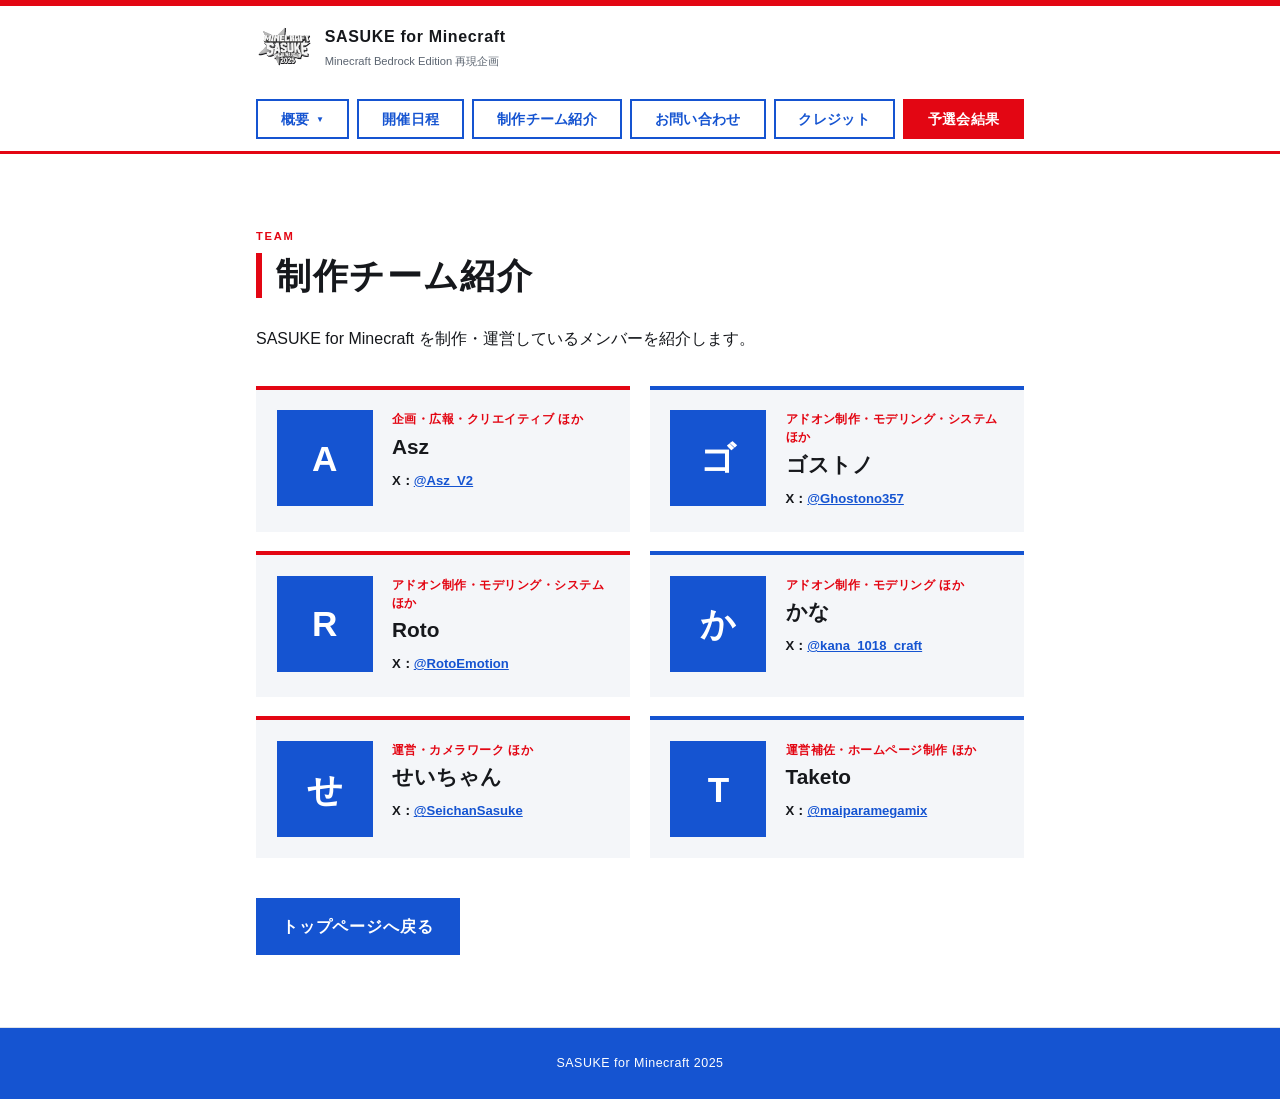
==== admins.html @ fad9c108 "b1.0.0" ====
<!DOCTYPE html>
<html lang="ja">
<head>
<meta charset="UTF-8">
<title>制作チーム紹介 | SASUKE for Minecraft</title>
<meta name="description" content="SASUKE for Minecraft の制作チームを紹介します。">
<meta name="viewport" content="width=device-width, initial-scale=1">
<link rel="icon" href="images/fmc-logo.png">
<link rel="stylesheet" href="css/site.css">
</head>
<body>

<header class="site-header wrap">
<a href="index.html"><img src="images/fmc-logo.png" alt=""><span>SASUKE for Minecraft<small>Minecraft Bedrock Edition 再現企画</small></span></a>
</header>

<!-- ページ上部のタブ -->
<nav class="jump" aria-label="メニュー">
<ul class="wrap">
<li class="has-sub"><a href="index.html#about" aria-haspopup="true">概要<span class="caret" aria-hidden="true">▼</span></a>
<ul class="sub">
<li><a href="index.html#plan">企画内容</a></li>
<li><a href="index.html#yosen">予選会</a></li>
<li><a href="index.html#honsen">本選</a></li>
</ul>
</li>
<li><a href="index.html#schedule">開催日程</a></li>
<li><a href="admins.html">制作チーム紹介</a></li>
<li><a href="index.html#contact">お問い合わせ</a></li>
<li><a href="index.html#credits">クレジット</a></li>
<li><a class="external" href="results.html">予選会結果</a></li>
</ul>
</nav>

<main>
<section class="section wrap">
<div class="inner">
<p class="section-label">TEAM</p>
<h2>制作チーム紹介</h2>
<p>SASUKE for Minecraft を制作・運営しているメンバーを紹介します。</p>
<ul class="admin-list">


<li class="admin-card">
<!-- 画像を使うときは、下の div を <img class="admin-photo" src="images/admins/admin_01.png" alt=""> に置き換える -->
<div class="admin-photo" aria-hidden="true">A</div>
<div class="admin-body">
<p class="admin-role">企画・広報・クリエイティブ ほか</p>
<h3>Asz</h3>
<!-- 保留 <p class="admin-text">（プロフィール文を記載予定）</p> -->
<p class="admin-x">X：<a href="https://x.com/Asz_V2" target="_blank" rel="noopener">@Asz_V2</a></p>
</div>
</li>


<li class="admin-card">
<!-- 画像を使うときは、下の div を <img class="admin-photo" src="images/admins/admin_02.png" alt=""> に置き換える -->
<div class="admin-photo" aria-hidden="true">ゴ</div>
<div class="admin-body">
<p class="admin-role">アドオン制作・モデリング・システム ほか</p>
<h3>ゴストノ</h3>
<!-- 保留 <p class="admin-text">（プロフィール文を記載予定）</p> -->
<p class="admin-x">X：<a href="https://x.com/Ghostono357" target="_blank" rel="noopener">@Ghostono357</a></p>
</div>
</li>


<li class="admin-card">
<!-- 画像を使うときは、下の div を <img class="admin-photo" src="images/admins/admin_03.png" alt=""> に置き換える -->
<div class="admin-photo" aria-hidden="true">R</div>
<div class="admin-body">
<p class="admin-role">アドオン制作・モデリング・システム ほか</p>
<h3>Roto</h3>
<!-- 保留 <p class="admin-text">（プロフィール文を記載予定）</p> -->
<p class="admin-x">X：<a href="https://x.com/RotoEmotion" target="_blank" rel="noopener">@RotoEmotion</a></p>
</div>
</li>


<li class="admin-card">
<!-- 画像を使うときは、下の div を <img class="admin-photo" src="images/admins/admin_04.png" alt=""> に置き換える -->
<div class="admin-photo" aria-hidden="true">か</div>
<div class="admin-body">
<p class="admin-role">アドオン制作・モデリング ほか</p>
<h3>かな</h3>
<!-- 保留 <p class="admin-text">（プロフィール文を記載予定）</p> -->
<p class="admin-x">X：<a href="https://x.com/kana_1018_craft" target="_blank" rel="noopener">@kana_1018_craft</a></p>
</div>
</li>


<li class="admin-card">
<!-- 画像を使うときは、下の div を <img class="admin-photo" src="images/admins/admin_05.png" alt=""> に置き換える -->
<div class="admin-photo" aria-hidden="true">せ</div>
<div class="admin-body">
<p class="admin-role">運営・カメラワーク ほか</p>
<h3>せいちゃん</h3>
<!-- 保留 <p class="admin-text">（プロフィール文を記載予定）</p> -->
<p class="admin-x">X：<a href="https://x.com/SeichanSasuke" target="_blank" rel="noopener">@SeichanSasuke</a></p>
</div>
</li>


<li class="admin-card">
<!-- 画像を使うときは、下の div を <img class="admin-photo" src="images/admins/admin_06.png" alt=""> に置き換える -->
<div class="admin-photo" aria-hidden="true">T</div>
<div class="admin-body">
<p class="admin-role">運営補佐・ホームページ制作 ほか</p>
<h3>Taketo</h3>
<!-- 保留 <p class="admin-text">（プロフィール文を記載予定）</p> -->
<p class="admin-x">X：<a href="https://x.com/maiparamegamix" target="_blank" rel="noopener">@maiparamegamix</a></p>
</div>
</li>


</ul>
<a class="button sub" href="index.html">トップページへ戻る</a>
</div>
</section>
</main>

<footer class="site-footer wrap"><p>SASUKE for Minecraft 2025</p></footer>

<script src="js/flags.js"></script>
</body>
</html>
---- css/site.css ----
@charset "utf-8";
/* SASUKE for Minecraft — サイト共通スタイル */
:root {
	--main: #e30613;        /* メインカラー（赤） */
	--sub: #1554d1;         /* サブカラー（青） */
	--bg: #ffffff;          /* 背景色（白） */
	--text: #16181c;
	--muted: #5b6470;
	--line: #dfe3e8;
	--soft: #f4f6f9;
	--pc-offset: 256px;      /* PC閲覧時（画面幅801px以上）の左右の余白 */
	--gutter: 16px;         /* スマートフォンでの左右の余白 */
	--font: "Hiragino Kaku Gothic ProN", "Hiragino Sans", "Yu Gothic", "Meiryo", sans-serif;
}
*, *::before, *::after {box-sizing: border-box;}
html {scroll-behavior: smooth;}
body {margin: 0; background: var(--bg); color: var(--text); font-family: var(--font); line-height: 1.9; -webkit-text-size-adjust: 100%;}
img {max-width: 100%; height: auto; vertical-align: middle;}
a {color: var(--sub);}
h1, h2, h3, p, figure, ul {margin: 0; padding: 0;}

.wrap {padding-left: var(--gutter); padding-right: var(--gutter);}
@media screen and (min-width: 801px) {.wrap {padding-left: var(--pc-offset); padding-right: var(--pc-offset);}}
.inner {max-width: 1100px; margin: 0 auto;}

/* ヘッダー */
.site-header {display: flex; align-items: center; gap: 1rem; padding-top: .8rem; padding-bottom: .8rem; border-top: 6px solid var(--main);}
.site-header img {width: 56px; height: 56px;}
.site-header a {display: flex; align-items: center; gap: .8rem; color: var(--text); text-decoration: none; font-weight: 800; letter-spacing: .04em;}
.site-header small {display: block; color: var(--muted); font-size: .7rem; font-weight: 500; letter-spacing: 0;}

/* スライドショー */
.hero {position: relative; overflow: hidden; background: #000; aspect-ratio: 16 / 9; max-height: 72vh; width: 100%;}
.hero img {position: absolute; inset: 0; width: 100%; height: 100%; object-fit: cover; opacity: 0; transition: opacity 1.2s;}
.hero img.active {opacity: 1;}
.hero::after {content: ""; position: absolute; inset: 0; background: linear-gradient(0deg, rgba(0,0,0,.7), rgba(0,0,0,0) 55%);}
.hero-copy {position: absolute; z-index: 1; left: 5%; right: 5%; bottom: 12%; color: #fff;}
.hero-copy p {font-size: clamp(.7rem, 1.4vw, .95rem); font-weight: 700; letter-spacing: .15em;}
.hero-copy h1 {font-size: clamp(1.5rem, 4.6vw, 3.8rem); line-height: 1.25; letter-spacing: .03em;}
.hero-dots {position: absolute; z-index: 1; left: 0; right: 0; bottom: 4%; display: flex; justify-content: center; gap: .5rem;}
.hero-dots button {width: 28px; height: 5px; padding: 0; border: 0; background: rgba(255,255,255,.45); cursor: pointer;}
.hero-dots button.active {background: var(--main);}

/* ジャンプボタン */
.jump {position: sticky; top: 0; z-index: 10; background: var(--bg); border-bottom: 3px solid var(--main);}
.jump ul {display: flex; flex-wrap: wrap; gap: .5rem; list-style: none; padding-top: .7rem; padding-bottom: .7rem;}
.jump li {flex: 1 1 auto;}
.jump a {display: block; padding: .55rem .9rem; border: 2px solid var(--sub); color: var(--sub); background: var(--bg); text-align: center; text-decoration: none; font-size: .85rem; font-weight: 700; line-height: 1.4; white-space: nowrap; transition: background .2s, color .2s;}
.jump a:hover, .jump a:focus-visible {background: var(--sub); color: #fff;}
.jump a.external {border-color: var(--main); background: var(--main); color: #fff;}
.jump a.external:hover, .jump a.external:focus-visible {background: #fff; color: var(--main);}
@media screen and (max-width: 800px) {.jump {position: static;} .jump li {flex: 1 1 45%;} .jump a {white-space: normal; font-size: .78rem;}}

/* セクション */
.section {padding-top: 4.5rem; padding-bottom: 4.5rem; scroll-margin-top: 4.5rem; border-bottom: 1px solid var(--line);}
.section.alt {background: var(--soft);}
.section-label {color: var(--main); font-size: .72rem; font-weight: 700; letter-spacing: .15em; margin-bottom: .4rem;}
.section h2 {font-size: clamp(1.6rem, 3.4vw, 2.6rem); line-height: 1.3; letter-spacing: .04em; margin-bottom: 1.8rem; padding-left: .9rem; border-left: 6px solid var(--main);}
.section p + p {margin-top: 1rem;}
.lead {max-width: 760px;}

.info {width: 100%; max-width: 760px; border-collapse: collapse;}
.info th, .info td {padding: .9rem 1rem; border-bottom: 1px solid var(--line); text-align: left; vertical-align: top;}
.info th {width: 9em; color: var(--sub); white-space: nowrap;}

.button {display: inline-block; margin-top: 1.5rem; padding: .85rem 1.6rem; background: var(--main); color: #fff; text-decoration: none; font-weight: 700; letter-spacing: .06em; transition: background .2s;}
.button:hover, .button:focus-visible {background: var(--sub);}
.button.sub {background: var(--sub);}
.button.sub:hover, .button.sub:focus-visible {background: var(--main);}

.notes {max-width: 860px; padding-left: 1.2rem; color: var(--muted); font-size: .85rem;}
.notes li + li {margin-top: .4rem;}
h3.sub-head {margin: 2rem 0 .8rem; font-size: 1.05rem; color: var(--sub);}

/* ステージバー（公開フラグ）・エリア紹介 */
.stage-list {display: grid; grid-template-columns: 1fr; gap: 1rem;}
.stage-trigger {position: relative; display: flex; align-items: center; min-height: 150px; overflow: hidden; padding: 1.5rem 2rem; border: 3px solid var(--text); color: #fff; text-decoration: none; background: #161616;}
.stage-trigger::after {content: ""; position: absolute; inset: 0; background: linear-gradient(90deg, rgba(0,0,0,.85), rgba(0,0,0,.2));}
.stage-trigger img {position: absolute; inset: 0; width: 100%; height: 100%; object-fit: cover; opacity: .8; transition: transform .5s, opacity .3s;}
a.stage-trigger:hover img {transform: scale(1.04); opacity: 1;}
a.stage-trigger:hover, .stage-trigger.is-current {border-color: var(--main);}
.stage-trigger span, .stage-trigger h3 {position: relative; z-index: 1;}
.stage-trigger span {min-width: 3.5rem; color: #fff; background: var(--main); margin-right: 1.2rem; padding: 0 .6rem; min-width: 0; font-weight: 700; font-size: 1.1rem; letter-spacing: .1em;}
.stage-trigger h3 {font-size: clamp(1.6rem, 4vw, 3.2rem); font-weight: 800; letter-spacing: .08em; line-height: 1.2;}
.stage-trigger.is-locked {cursor: not-allowed; border-color: #9aa3ad; color: #999;}
.stage-trigger.is-locked img {opacity: .25; filter: grayscale(1) brightness(.5);}
.stage-trigger.is-locked span {background: #555; color: #bbb;}
.stage-lock {position: relative; z-index: 1; margin-left: auto; padding: .35rem .8rem; border: 1px solid #888; color: #ccc; font-size: .75rem; font-weight: 700; font-style: normal; letter-spacing: .15em; white-space: nowrap;}
#area-detail {margin-top: 3.5rem; scroll-margin-top: 1rem;}
.area-stage-title {margin-bottom: 2rem; padding-left: .9rem; border-left: 6px solid var(--main); font-size: clamp(1.5rem, 3.2vw, 2.4rem); letter-spacing: .08em; line-height: 1.3;}
.area-card {display: grid; grid-template-columns: 3fr 2fr; gap: 2rem; align-items: center; margin-bottom: 3rem;}
.area-card:nth-of-type(even) figure {order: 2;}
.area-card figure img {display: block; width: 100%; aspect-ratio: 16 / 9; object-fit: cover; border: 3px solid var(--text);}
.area-body h3 {margin-bottom: .8rem; font-size: clamp(1.3rem, 2.4vw, 1.9rem); line-height: 1.4;}
.area-body p:last-child {color: var(--muted);}
.area-empty {color: var(--muted);}
@media screen and (max-width: 700px) {
	.stage-trigger {min-height: 110px; padding: 1rem 1.1rem;}
	.stage-trigger span {font-size: .9rem; margin-right: .8rem;}
	.stage-lock {font-size: .6rem; padding: .25rem .5rem;}
	.area-card {grid-template-columns: 1fr; gap: 1rem;}
	.area-card:nth-of-type(even) figure {order: 0;}
	.section {padding-top: 3rem; padding-bottom: 3rem;}
}

/* フッター */
.site-footer {padding-top: 1.5rem; padding-bottom: 1.5rem; background: var(--sub); color: #fff; font-size: .75rem; text-align: center;}
.site-footer a {color: #fff;}
@media (prefers-reduced-motion: reduce) {html {scroll-behavior: auto;} .hero img, .stage-trigger img {transition: none;}}

/* 予選会結果一覧（横5列固定の選手カード） */
.player-grid {display: grid; grid-template-columns: repeat(5, minmax(0, 1fr)); gap: 1.4rem 1rem; list-style: none; margin: 2rem 0 1rem;}
.player-photo {position: relative; overflow: hidden; background: var(--soft);}
.player-photo img {display: block; width: 100%; aspect-ratio: 1 / 1; object-fit: cover;}
.player-caption {position: absolute; left: 0; right: 0; bottom: 0; padding: 1.6em .6em .45em; background: linear-gradient(0deg, rgba(0,0,0,.85), rgba(0,0,0,0)); color: #fff; line-height: 1.35;}
.player-text {font-size: clamp(.5rem, 1vw, .72rem); overflow: hidden; white-space: nowrap; text-overflow: ellipsis;}  /* ②画像内下部1行目 */
.player-name {font-size: clamp(.62rem, 1.5vw, 1.05rem); font-weight: 800; overflow: hidden; white-space: nowrap; text-overflow: ellipsis;}  /* ③画像内下部2行目 */
.player-no {margin-top: 0; padding-top: .25rem; border-top: 2px solid var(--main); color: var(--muted); font-size: clamp(.55rem, 1vw, .75rem); letter-spacing: .08em; line-height: 1.5;}  /* 区切り線＋①ゼッケン番号 */
@media screen and (max-width: 700px) {.player-grid {gap: .7rem .35rem;} .player-caption {padding: 1.2em .3em .25em;}}

/* 選手スコア表示（画像にカーソルを合わせる／タップ／Tabキーで選択したとき） */
.player-card {position: relative; cursor: pointer; outline: none;}
.player-card:hover .player-photo, .player-card:focus .player-photo {outline: 3px solid var(--sub);}
.player-score {display: none; position: absolute; z-index: 5; top: 0; left: 50%; transform: translateX(-50%); width: max(100%, 230px); padding: .8rem .9rem; background: #fff; border: 2px solid var(--sub); border-top: 5px solid var(--main); box-shadow: 0 8px 24px rgba(0,0,0,.25); font-size: .8rem; line-height: 1.6;}
.player-card:nth-child(5n+1) .player-score {left: 0; transform: none;}
.player-card:nth-child(5n) .player-score {left: auto; right: 0; transform: none;}
.player-card:hover .player-score, .player-card:focus .player-score {display: block;}
.score-head {font-weight: 800; margin-bottom: .4rem; padding-bottom: .3rem; border-bottom: 1px solid var(--line);}
.score-list {list-style: none; margin: 0 0 .5rem; padding: 0;}
.score-list li {display: flex; justify-content: space-between; gap: .8rem;}
.score-value {font-weight: 700; white-space: nowrap;}
.score-total {margin: 0 !important; padding-top: .4rem; border-top: 1px solid var(--line); font-weight: 800; color: var(--main);}
.score-rank {margin: 0 !important; font-weight: 800; color: var(--sub);}

/* 企画概要の項目（予選会・本選） */
.about-items {display: grid; grid-template-columns: 1fr 1fr; gap: 1.5rem; margin-top: 2.5rem;}
.about-item {padding: 1.4rem 1.5rem; background: var(--soft); border-top: 4px solid var(--main);}
.about-item:nth-child(even) {border-top-color: var(--sub);}
.about-item h3 {margin-bottom: .6rem; font-size: 1.25rem; letter-spacing: .06em;}
.about-item p {color: var(--muted); font-size: .92rem;}
@media screen and (max-width: 700px) {.about-items {grid-template-columns: 1fr;}}

/* 予選会の説明（3種目） */
.about-item.wide {grid-column: 1 / -1;}
.about-item.wide + .about-item {grid-column: 1 / -1;}
/* 画像を横幅いっぱいに表示し、右側を斜めに切り取った白地に説明を載せる */
.event-list {display: grid; grid-template-columns: 1fr; gap: 1.2rem; list-style: none; margin: 1.4rem 0 0; padding: 0;}
.event-list li {position: relative; display: flex; justify-content: flex-end; min-height: 280px; overflow: hidden; background: #111; border: 1px solid var(--line);}
/* 画像の表示範囲を左側に絞り、画像の中央を左に寄せる。寄せ具合は --event-media-width で調整
   （小さいほど左に寄る。斜めの白地に届くよう 64% 以上にする） */
.event-list {--event-media-width: 66%; --event-fade-shift: 0.8s;}
.event-media {position: absolute; top: 0; bottom: 0; left: 0; width: var(--event-media-width);}
/* 競技ごとに切り替えのタイミングを --event-fade-shift ずつずらす */
.event-list li:nth-child(2) .event-media img {animation-delay: var(--event-fade-shift);}
.event-list li:nth-child(3) .event-media img {animation-delay: calc(var(--event-fade-shift) * 2);}
.event-media img {position: absolute; inset: 0; width: 100%; height: 100%; object-fit: cover;}
/* 3枚の画像を 00 → 01 → 02 → 00 … の順にフェードで切り替える（位置は動かさない）。1周の秒数は下の 15s で調整 */
.event-media img + img {opacity: 0; animation: event-fade-2 15s ease-in-out infinite;}
.event-media img + img + img {animation-name: event-fade-3;}
@keyframes event-fade-2 {0%, 27% {opacity: 0;} 33%, 94% {opacity: 1;} 100% {opacity: 0;}}
@keyframes event-fade-3 {0%, 60% {opacity: 0;} 66%, 94% {opacity: 1;} 100% {opacity: 0;}}
@media (prefers-reduced-motion: reduce) {.event-media img + img {animation: none;}}
.event-body {position: relative; z-index: 1; display: flex; flex-direction: column; justify-content: center; width: 52%; padding: 1.5rem 1.6rem 1.5rem 22%; background: var(--bg); clip-path: polygon(28% 0, 100% 0, 100% 100%, 0 100%);}
.event-body {padding-left: calc(52% * .28 + 1.4rem);}
.event-list h4 {display: flex; align-items: center; gap: .6rem; margin: 0 0 .6rem; font-size: 1.2rem; line-height: 1.4;}
.event-list h4 span {flex: none; display: inline-grid; place-items: center; width: 1.8rem; height: 1.8rem; background: var(--main); color: #fff; font-size: .9rem;}
.event-list p {font-size: .88rem; color: var(--text);}
@media screen and (max-width: 800px) {
	.event-list li {display: block; min-height: 0; background: var(--bg);}
	.event-media {position: relative; width: auto; aspect-ratio: 16 / 9; clip-path: polygon(0 0, 100% 0, 100% 82%, 0 100%);}
	.event-body {width: auto; padding: .6rem 1.1rem 1.2rem; clip-path: none;}
}

/* 本選の枠内に置いたステージバー */
.stage-guide {margin: 1.2rem 0 .8rem !important; color: var(--text) !important; font-weight: 700;}
.about-item {scroll-margin-top: 1rem;}

/* タブのプルダウン（概要 → 企画内容・予選会・本選） */
.jump li.has-sub {position: relative;}
.jump .caret {margin-left: .4rem; font-size: .6em; vertical-align: middle;}
.jump .sub {display: none; position: absolute; z-index: 11; top: 100%; left: 0; min-width: 100%; flex-direction: column; gap: 0; padding: 0; background: var(--bg); box-shadow: 0 8px 20px rgba(0,0,0,.18);}
.jump li.has-sub:hover .sub, .jump li.has-sub:focus-within .sub {display: flex;}
.jump .sub a {border-top-width: 0; text-align: left;}
#plan, #yosen, #honsen {scroll-margin-top: 4.5rem;}
.sub-head.first {margin-top: 0;}
.video-link {font-weight: 700;}
@media screen and (max-width: 800px) {
	.jump li.has-sub {flex: 1 1 100%;}
	.jump .sub {display: flex; position: static; flex-direction: row; gap: .4rem; padding-top: .4rem; box-shadow: none;}
	.jump .sub li {flex: 1 1 0;}
	.jump .sub a {border-top-width: 2px; text-align: center;}
	.jump .caret {display: none;}
}

/* 募集動画の埋め込み */
.video-embed {position: relative; max-width: 640px; aspect-ratio: 16 / 9; margin-top: .5rem; background: #000;}
.video-embed iframe {position: absolute; inset: 0; width: 100%; height: 100%; border: 0;}
.video-note {margin-top: .5rem !important; color: var(--muted); font-size: .75rem; line-height: 1.7;}

/* アドオンなどのクレジット表 */
.pack-head {margin: 1.4rem 0 .5rem; padding-left: .6rem; border-left: 4px solid var(--main); font-size: .95rem; line-height: 1.4;}
.table-scroll {overflow-x: auto;}
.pack-table {width: 100%; min-width: 620px; border-collapse: collapse; font-size: .85rem; line-height: 1.6; table-layout: fixed;}
.pack-table th, .pack-table td {padding: .6rem .8rem; border: 1px solid var(--line); text-align: left; vertical-align: top;}
.pack-table thead th {background: var(--sub); color: #fff; font-weight: 700;}
.pack-table tbody th {background: var(--soft); font-weight: 700; word-break: break-word;}
.pack-table th:nth-child(1) {width: 24%;} .pack-table th:nth-child(2) {width: 14%;} .pack-table th:nth-child(3) {width: 30%;}

/* 予選会結果発表が非公開（js/flags.js の RESULTS_OPEN が false）のときの表示 */
.jump a.is-locked, .jump a.is-locked:hover, .button.is-locked, .button.is-locked:hover {background: #9aa3ad; border-color: #9aa3ad; color: #fff; cursor: not-allowed;}
.results-locked {margin: 2rem 0 !important; padding: 3rem 1rem; background: var(--soft); border: 2px dashed #9aa3ad; color: #6b7480; text-align: center; font-size: 1.4rem; font-weight: 800; letter-spacing: .2em;}
.is-locked {text-align: center;}
.lock-note {display: block; margin-top: .1rem; font-size: .62em; font-weight: 700; letter-spacing: .15em; line-height: 1.3; text-align: center;}

/* 開催期間の注釈 */
.info-note {margin-top: .6rem !important; color: var(--muted); font-size: .75rem;}

/* 制作チーム紹介（admins.html） */
.admin-list {display: grid; grid-template-columns: repeat(2, minmax(0, 1fr)); gap: 1.2rem; list-style: none; margin: 2rem 0 1rem; padding: 0;}
.admin-card {display: flex; gap: 1.2rem; align-items: flex-start; padding: 1.3rem; background: var(--soft); border-top: 4px solid var(--main);}
.admin-card:nth-child(even) {border-top-color: var(--sub);}
.admin-photo {flex: none; display: grid; place-items: center; width: 96px; height: 96px; object-fit: cover; background: var(--sub); color: #fff; font-size: 2.2rem; font-weight: 800;}
.admin-body {min-width: 0;}
.admin-role {color: var(--main); font-size: .75rem; font-weight: 700; letter-spacing: .04em; line-height: 1.5;}
.admin-body h3 {margin: .2rem 0 .5rem; font-size: 1.3rem; line-height: 1.4;}
.admin-text {margin: 0 !important; color: var(--muted); font-size: .88rem;}
@media screen and (max-width: 800px) {.admin-list {grid-template-columns: 1fr;} .admin-photo {width: 72px; height: 72px; font-size: 1.6rem;}}
.admin-x {margin-top: .5rem !important; font-size: .82rem; font-weight: 700;}

/* ============================================================
   全体の文字サイズ・細部の調整（2026-10-05）
   ============================================================ */
/* 本文：折り返しと行間 */
body {font-size: 16px; line-height: 1.85; line-break: strict; overflow-wrap: anywhere; overflow-x: clip; -webkit-font-smoothing: antialiased;}
/* 見出し・ボタン類：文節の途中で折り返さない／字間を詰める */
h1, h2, h3, h4, .button, .jump a, .admin-role, .section-label, .stage-guide, .video-link {word-break: auto-phrase; font-feature-settings: "palt";}
.section h2 {font-size: clamp(1.5rem, 3vw, 2.2rem); margin-bottom: 1.6rem;}
.section-label {font-size: .7rem;}
.sub-head {font-size: 1.1rem; line-height: 1.5;}
/* 枠内の本文は灰色をやめて読みやすく */
.about-item p {color: var(--text); font-size: .95rem; line-height: 1.85;}
.about-item h3 {font-size: 1.3rem;}
.event-list p {font-size: .9rem; line-height: 1.8;}
.event-list h4 {font-size: 1.15rem;}
.notes {font-size: .88rem; line-height: 1.8;}
.info th, .info td {font-size: .95rem; line-height: 1.7;}
.info-note, .video-note {font-size: .78rem;}
.pack-table {font-size: .86rem;}
.site-footer {font-size: .78rem; letter-spacing: .04em;}
/* リンク・キーボード操作時の見え方 */
a:hover {text-decoration-thickness: 2px;}
a:focus-visible, .player-card:focus-visible {outline: 3px solid var(--sub); outline-offset: 2px;}
.jump a {font-size: .85rem; letter-spacing: .02em;}
/* ステージバー：メインページとエリア紹介ページで文字の大きさをそろえる */
.stage-list .stage-trigger {min-height: 130px;}
.stage-list .stage-trigger h3 {margin: 0; font-size: clamp(1.25rem, 2.8vw, 2.1rem); letter-spacing: .08em; line-height: 1.2; white-space: nowrap;}
.stage-lock {flex: none;}
/* 結果一覧のスコアパネル内の肩書き */
.score-title {margin: -.2rem 0 .4rem !important; color: var(--muted); font-size: .75rem; line-height: 1.5;}

@media screen and (max-width: 700px) {
	body {font-size: 15px;}
	.section h2 {font-size: 1.45rem;}
	.jump a {padding: .7rem .6rem; font-size: .8rem;}
	/* 表（開催期間・制作スタッフ）：見出しと内容を縦に並べ、横にはみ出さない */
	.info, .info tbody, .info tr, .info th, .info td {display: block; width: auto;}
	.info tr {padding: .7rem 0; border-bottom: 1px solid var(--line);}
	.info th, .info td {padding: 0; border: 0; white-space: normal;}
	.info th {margin-bottom: .15rem; font-size: .82rem;}
	/* ステージバー */
	.stage-list .stage-trigger {min-height: 96px; padding: .9rem 1rem;}
	.stage-list .stage-trigger h3 {font-size: 1.15rem; letter-spacing: .05em;}
	.stage-lock {font-size: .55rem; padding: .2rem .4rem; letter-spacing: .1em;}
	/* 結果一覧：小さい画面では肩書きを画像から外し、選手名だけ表示（肩書きはタップで開くパネルに表示） */
	.player-text {display: none;}
	.player-caption {padding: 1em .25em .2em;}
	.player-name {font-size: .62rem;}
	.player-no {font-size: .58rem; letter-spacing: 0;}
	.admin-card {padding: 1rem; gap: .9rem;}
}

/* キャッチフレーズ末尾の伸ばし線：文字ではなく1本の線として描く（長さは width、太さは height で調整） */
.hero-dash {display: inline-block; width: 2.6em; height: .07em; margin-left: .12em; background: currentColor; vertical-align: .33em;}

/* キャッチフレーズの文字組み
   1行目「雲外蒼天。」：横幅を90%に詰め、「雲」は100%、「外蒼天。」は90%の大きさ
   2行目「希望はその先に」：75%の大きさ、「希望」だけ大きめ */
.catch-main {display: block; font-size: .9em; transform: scaleX(.9); transform-origin: left center;}
.catch-lg {font-size: 1.111em;}                 /* 0.9 × 1.111 ＝ 100% */
.catch-sub {display: block; margin-top: .15em; font-size: .75em;}
.catch-em {font-size: 1.25em;}                  /* 「希望」の大きさ（2行目に対する倍率） */
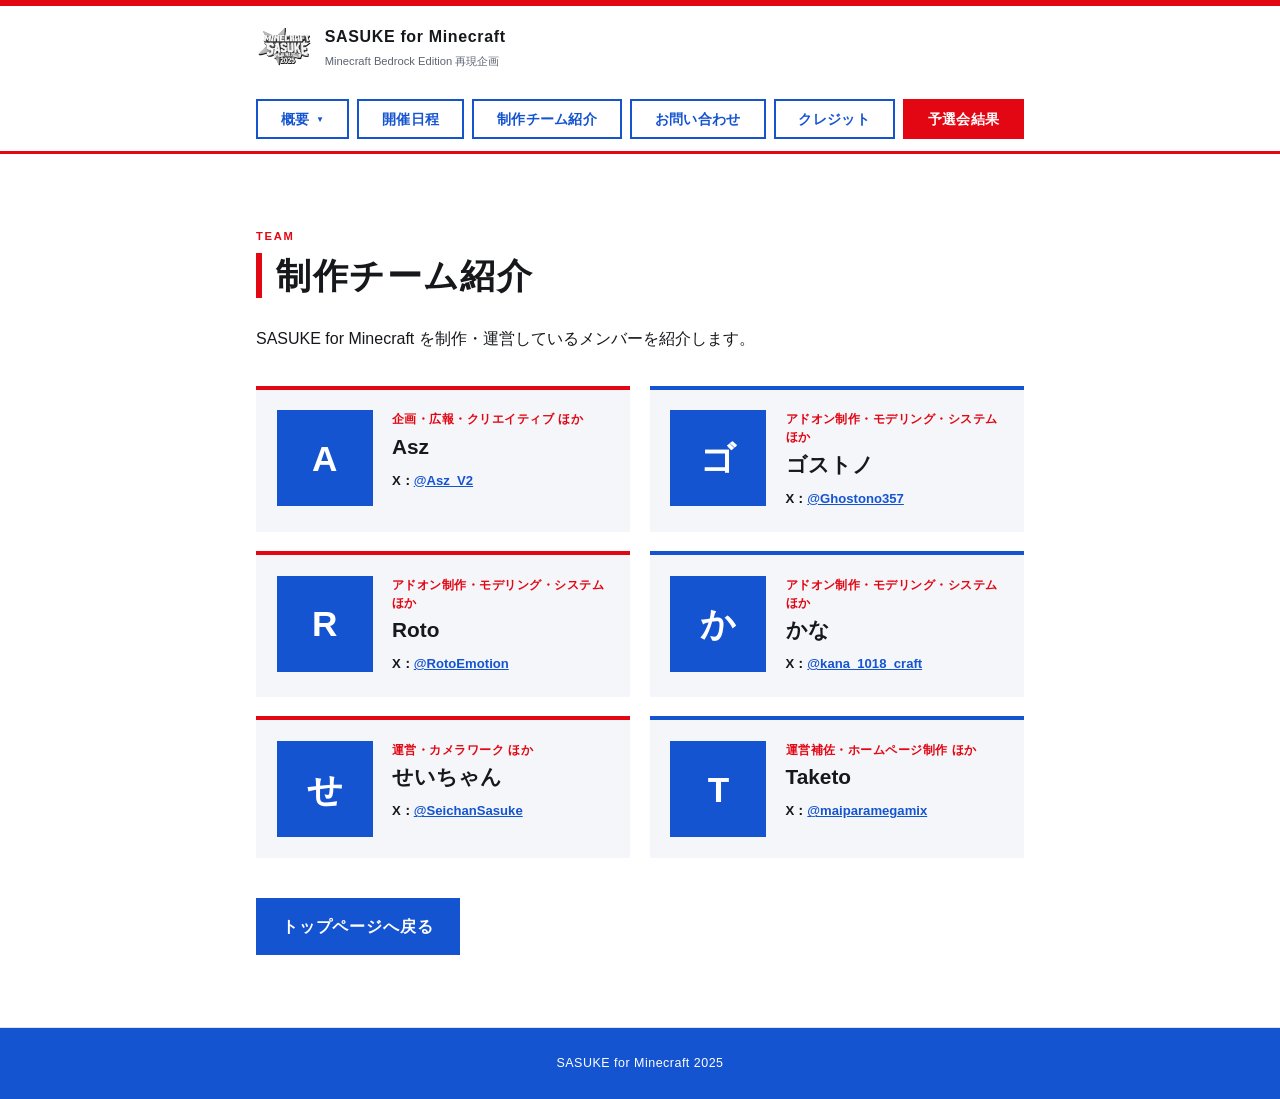
==== commit 23e86da1: "一部修正" ====
--- a/admins.html
+++ b/admins.html
@@ -81,7 +81,7 @@
 <!-- 画像を使うときは、下の div を <img class="admin-photo" src="images/admins/admin_04.png" alt=""> に置き換える -->
 <div class="admin-photo" aria-hidden="true">か</div>
 <div class="admin-body">
-<p class="admin-role">アドオン制作・モデリング ほか</p>
+<p class="admin-role">アドオン制作・モデリング・システム ほか</p>
 <h3>かな</h3>
 <!-- 保留 <p class="admin-text">（プロフィール文を記載予定）</p> -->
 <p class="admin-x">X：<a href="https://x.com/kana_1018_craft" target="_blank" rel="noopener">@kana_1018_craft</a></p>
--- a/css/site.css
+++ b/css/site.css
@@ -289,3 +289,7 @@
 .catch-lg {font-size: 1.111em;}                 /* 0.9 × 1.111 ＝ 100% */
 .catch-sub {display: block; margin-top: .15em; font-size: .75em;}
 .catch-em {font-size: 1.25em;}                  /* 「希望」の大きさ（2行目に対する倍率） */
+
+/* 結果一覧：スクロールに合わせて1人ずつ表示（js/results.js が reveal-on / is-shown を付ける） */
+.player-grid.reveal-on .player-card {opacity: 0; transform: translateY(14px); transition: opacity .5s ease, transform .5s ease;}
+.player-grid.reveal-on .player-card.is-shown {opacity: 1; transform: none;}
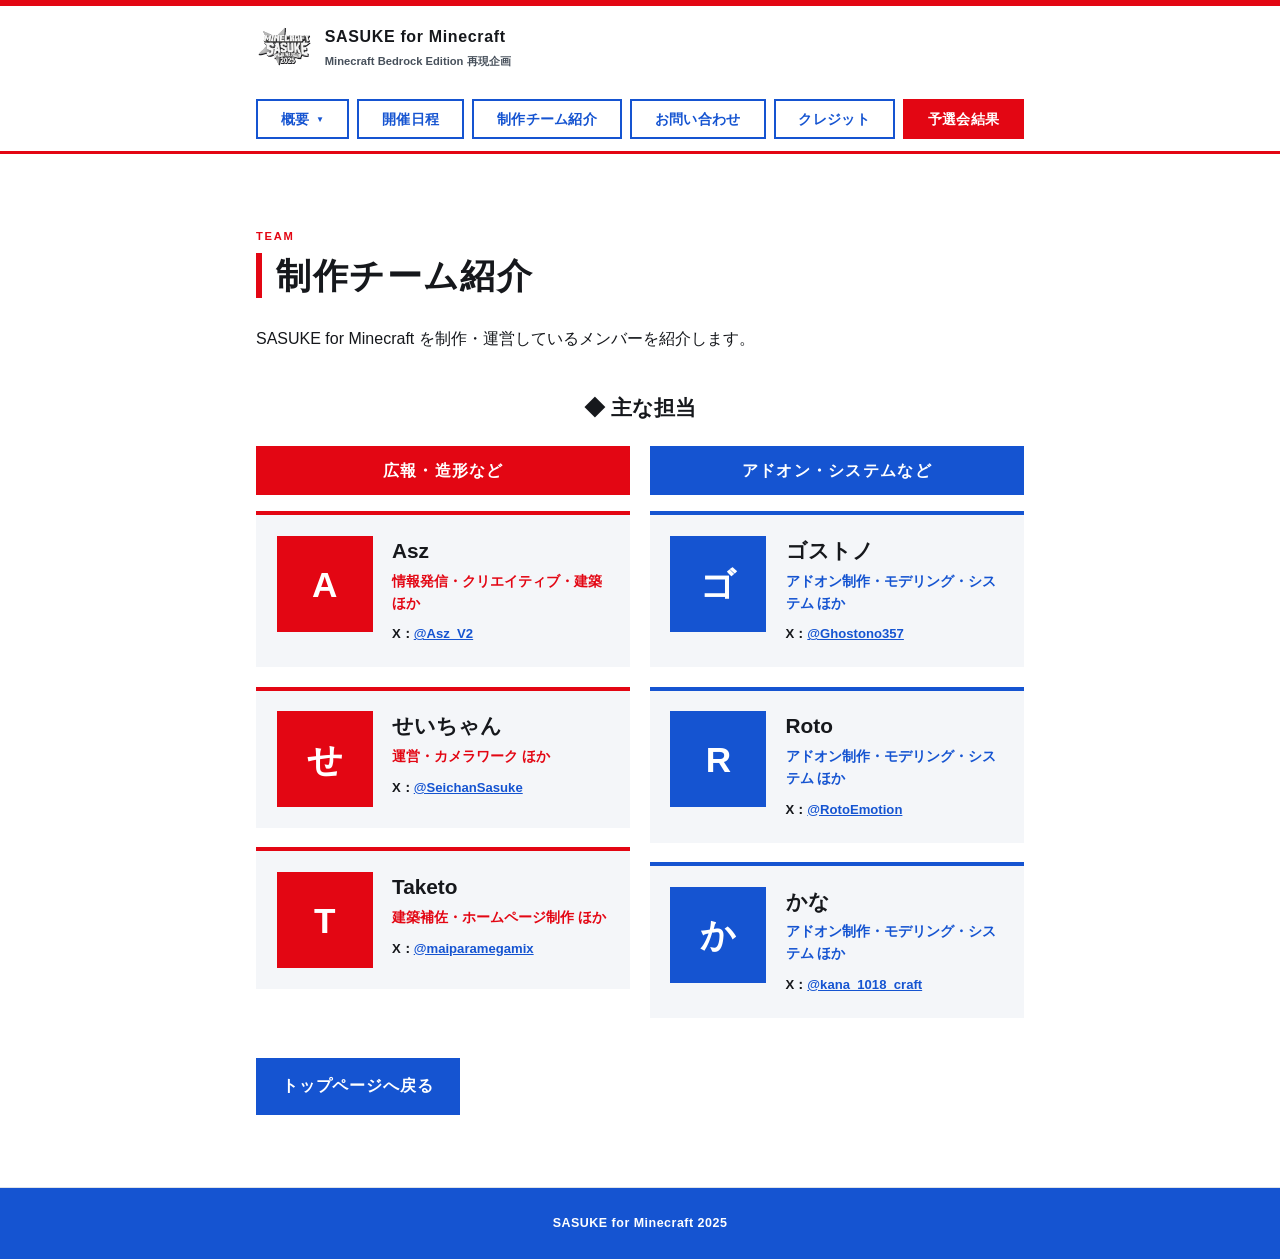
==== commit b0eeb8b4: "フォントサイズの見直し、お問い合わせ欄と運営一覧の更新" ====
--- a/admins.html
+++ b/admins.html
@@ -38,82 +38,73 @@
 <p class="section-label">TEAM</p>
 <h2>制作チーム紹介</h2>
 <p>SASUKE for Minecraft を制作・運営しているメンバーを紹介します。</p>
+<h3 class="admin-heading">◆ 主な担当</h3>
+<div class="admin-groups">
+<div class="admin-group is-red">
+<p class="admin-group-label">広報・造形など</p>
 <ul class="admin-list">
-
-
 <li class="admin-card">
 <!-- 画像を使うときは、下の div を <img class="admin-photo" src="images/admins/admin_01.png" alt=""> に置き換える -->
 <div class="admin-photo" aria-hidden="true">A</div>
 <div class="admin-body">
-<p class="admin-role">企画・広報・クリエイティブ ほか</p>
 <h3>Asz</h3>
-<!-- 保留 <p class="admin-text">（プロフィール文を記載予定）</p> -->
+<p class="admin-text">情報発信・クリエイティブ・建築 ほか</p>
 <p class="admin-x">X：<a href="https://x.com/Asz_V2" target="_blank" rel="noopener">@Asz_V2</a></p>
 </div>
 </li>
-
-
+<li class="admin-card">
+<!-- 画像を使うときは、下の div を <img class="admin-photo" src="images/admins/admin_05.png" alt=""> に置き換える -->
+<div class="admin-photo" aria-hidden="true">せ</div>
+<div class="admin-body">
+<h3>せいちゃん</h3>
+<p class="admin-text">運営・カメラワーク ほか</p>
+<p class="admin-x">X：<a href="https://x.com/SeichanSasuke" target="_blank" rel="noopener">@SeichanSasuke</a></p>
+</div>
+</li>
+<li class="admin-card">
+<!-- 画像を使うときは、下の div を <img class="admin-photo" src="images/admins/admin_06.png" alt=""> に置き換える -->
+<div class="admin-photo" aria-hidden="true">T</div>
+<div class="admin-body">
+<h3>Taketo</h3>
+<p class="admin-text">建築補佐・ホームページ制作 ほか</p>
+<p class="admin-x">X：<a href="https://x.com/maiparamegamix" target="_blank" rel="noopener">@maiparamegamix</a></p>
+</div>
+</li>
+</ul>
+</div>
+<div class="admin-group is-blue">
+<p class="admin-group-label">アドオン・システムなど</p>
+<ul class="admin-list">
 <li class="admin-card">
 <!-- 画像を使うときは、下の div を <img class="admin-photo" src="images/admins/admin_02.png" alt=""> に置き換える -->
 <div class="admin-photo" aria-hidden="true">ゴ</div>
 <div class="admin-body">
-<p class="admin-role">アドオン制作・モデリング・システム ほか</p>
 <h3>ゴストノ</h3>
-<!-- 保留 <p class="admin-text">（プロフィール文を記載予定）</p> -->
+<p class="admin-text">アドオン制作・モデリング・システム ほか</p>
 <p class="admin-x">X：<a href="https://x.com/Ghostono357" target="_blank" rel="noopener">@Ghostono357</a></p>
 </div>
 </li>
-
-
 <li class="admin-card">
 <!-- 画像を使うときは、下の div を <img class="admin-photo" src="images/admins/admin_03.png" alt=""> に置き換える -->
 <div class="admin-photo" aria-hidden="true">R</div>
 <div class="admin-body">
-<p class="admin-role">アドオン制作・モデリング・システム ほか</p>
 <h3>Roto</h3>
-<!-- 保留 <p class="admin-text">（プロフィール文を記載予定）</p> -->
+<p class="admin-text">アドオン制作・モデリング・システム ほか</p>
 <p class="admin-x">X：<a href="https://x.com/RotoEmotion" target="_blank" rel="noopener">@RotoEmotion</a></p>
 </div>
 </li>
-
-
 <li class="admin-card">
 <!-- 画像を使うときは、下の div を <img class="admin-photo" src="images/admins/admin_04.png" alt=""> に置き換える -->
 <div class="admin-photo" aria-hidden="true">か</div>
 <div class="admin-body">
-<p class="admin-role">アドオン制作・モデリング・システム ほか</p>
 <h3>かな</h3>
-<!-- 保留 <p class="admin-text">（プロフィール文を記載予定）</p> -->
+<p class="admin-text">アドオン制作・モデリング・システム ほか</p>
 <p class="admin-x">X：<a href="https://x.com/kana_1018_craft" target="_blank" rel="noopener">@kana_1018_craft</a></p>
 </div>
 </li>
-
-
-<li class="admin-card">
-<!-- 画像を使うときは、下の div を <img class="admin-photo" src="images/admins/admin_05.png" alt=""> に置き換える -->
-<div class="admin-photo" aria-hidden="true">せ</div>
-<div class="admin-body">
-<p class="admin-role">運営・カメラワーク ほか</p>
-<h3>せいちゃん</h3>
-<!-- 保留 <p class="admin-text">（プロフィール文を記載予定）</p> -->
-<p class="admin-x">X：<a href="https://x.com/SeichanSasuke" target="_blank" rel="noopener">@SeichanSasuke</a></p>
+</ul>
 </div>
-</li>
-
-
-<li class="admin-card">
-<!-- 画像を使うときは、下の div を <img class="admin-photo" src="images/admins/admin_06.png" alt=""> に置き換える -->
-<div class="admin-photo" aria-hidden="true">T</div>
-<div class="admin-body">
-<p class="admin-role">運営補佐・ホームページ制作 ほか</p>
-<h3>Taketo</h3>
-<!-- 保留 <p class="admin-text">（プロフィール文を記載予定）</p> -->
-<p class="admin-x">X：<a href="https://x.com/maiparamegamix" target="_blank" rel="noopener">@maiparamegamix</a></p>
 </div>
-</li>
-
-
-</ul>
 <a class="button sub" href="index.html">トップページへ戻る</a>
 </div>
 </section>
--- a/css/site.css
+++ b/css/site.css
@@ -293,3 +293,61 @@
 /* 結果一覧：スクロールに合わせて1人ずつ表示（js/results.js が reveal-on / is-shown を付ける） */
 .player-grid.reveal-on .player-card {opacity: 0; transform: translateY(14px); transition: opacity .5s ease, transform .5s ease;}
 .player-grid.reveal-on .player-card.is-shown {opacity: 1; transform: none;}
+
+/* ============================================================
+   小さい文字の読みやすさの調整（大きさ・配置は変えず、太さと濃さだけ上げる）
+   ============================================================ */
+:root {--muted: #47505b;}                       /* 灰色の文字を少し濃く（元は #5b6470） */
+body {font-weight: 500;}                        /* 本文を一段階だけ太く（Windows の游ゴシックが細く見えるのを防ぐ） */
+/* 注釈・番号・肩書きなどの小さい文字 */
+.info-note, .video-note, .notes, .player-no, .score-title, .site-header small,
+.area-empty, .admin-text, .pack-table td, .stage-lock, .lock-note {font-weight: 600;}
+.info-note, .video-note {color: var(--muted);}
+/* 画像の上に重なる文字：太さと影で背景から浮かせる */
+.player-text {font-weight: 700; text-shadow: 0 1px 2px rgba(0,0,0,.9), 0 0 4px rgba(0,0,0,.6);}
+.player-name {text-shadow: 0 1px 3px rgba(0,0,0,.9);}
+.player-caption {background: linear-gradient(0deg, rgba(0,0,0,.9), rgba(0,0,0,.55) 55%, rgba(0,0,0,0));}
+.hero-copy p {text-shadow: 0 1px 4px rgba(0,0,0,.8);}
+/* 白地の上の小さい表示 */
+.site-footer {font-weight: 600;}
+.jump .sub a, .jump a {font-weight: 700;}
+.score-list li, .score-area {font-weight: 600;}
+
+/* 選手の肩書き：黄色系（画像上は明るめの山吹色、白地のパネル内は読める濃さの黄土色） */
+.player-text {color: #ffd866;}
+.score-title {color: #8a6400;}
+
+/* 結果一覧の選手名：これまでの120%（左寄せはそのまま） */
+.player-name {font-size: clamp(.74rem, 1.8vw, 1.26rem); text-align: left;}
+@media screen and (max-width: 700px) {.player-name {font-size: .74rem;}}
+
+/* 制作チーム紹介：左列＝赤（広報・造形など）／右列＝青（アドオン・システムなど） */
+.admin-heading {margin: 2.2rem 0 1.2rem; text-align: center; font-size: 1.3rem;}
+.admin-groups {display: grid; grid-template-columns: repeat(2, minmax(0, 1fr)); gap: 1.2rem; align-items: start; margin-bottom: 1rem;}
+.admin-group .admin-list {grid-template-columns: 1fr; margin: 1rem 0 0;}
+.admin-group-label {margin: 0; padding: .6rem 1rem; color: #fff; text-align: center; font-weight: 800; letter-spacing: .08em;}
+.admin-group.is-red .admin-group-label, .admin-group.is-red .admin-photo {background: var(--main);}
+.admin-group.is-blue .admin-group-label, .admin-group.is-blue .admin-photo {background: var(--sub);}
+.admin-group.is-red .admin-card {border-top-color: var(--main);}
+.admin-group.is-blue .admin-card {border-top-color: var(--sub);}
+.admin-group.is-red .admin-text {color: var(--main);}
+.admin-group.is-blue .admin-text {color: var(--sub);}
+.admin-group .admin-text {font-size: .85rem; font-weight: 700; line-height: 1.6;}
+.admin-group .admin-body h3 {margin: 0 0 .35rem;}
+@media screen and (max-width: 800px) {.admin-groups {grid-template-columns: 1fr; gap: 2rem;}}
+
+/* お問い合わせ欄：公式アカウントの埋め込み（左＝赤 YouTube／右＝青 X） */
+.sns-grid {display: grid; grid-template-columns: repeat(2, minmax(0, 1fr)); gap: 1.2rem; align-items: start; margin-top: 1.8rem;}
+.sns-card {background: var(--bg); border: 1px solid var(--line);}
+.sns-head {margin: 0; padding: .6rem 1rem; color: #fff; text-align: center; font-size: 1.05rem; font-weight: 800; letter-spacing: .08em;}
+.sns-card.is-red .sns-head {background: var(--main);}
+.sns-card.is-blue .sns-head {background: var(--sub);}
+.sns-card.is-red {border-top: 0; border-bottom: 4px solid var(--main);}
+.sns-card.is-blue {border-top: 0; border-bottom: 4px solid var(--sub);}
+.sns-embed {position: relative; margin: 1rem; min-height: 200px;}
+.sns-youtube {aspect-ratio: 16 / 9; min-height: 0; background: #000;}
+.sns-youtube iframe {position: absolute; inset: 0; width: 100%; height: 100%; border: 0;}
+.sns-x {max-height: 360px; overflow: auto;}
+.sns-embed.is-empty {display: grid; place-items: center; aspect-ratio: 16 / 9; min-height: 0; background: var(--soft); color: var(--muted); font-size: .85rem; font-weight: 600;}
+.sns-card .sns-link {display: block; margin: 0 1rem 1rem; text-align: center;}
+@media screen and (max-width: 800px) {.sns-grid {grid-template-columns: 1fr;}}
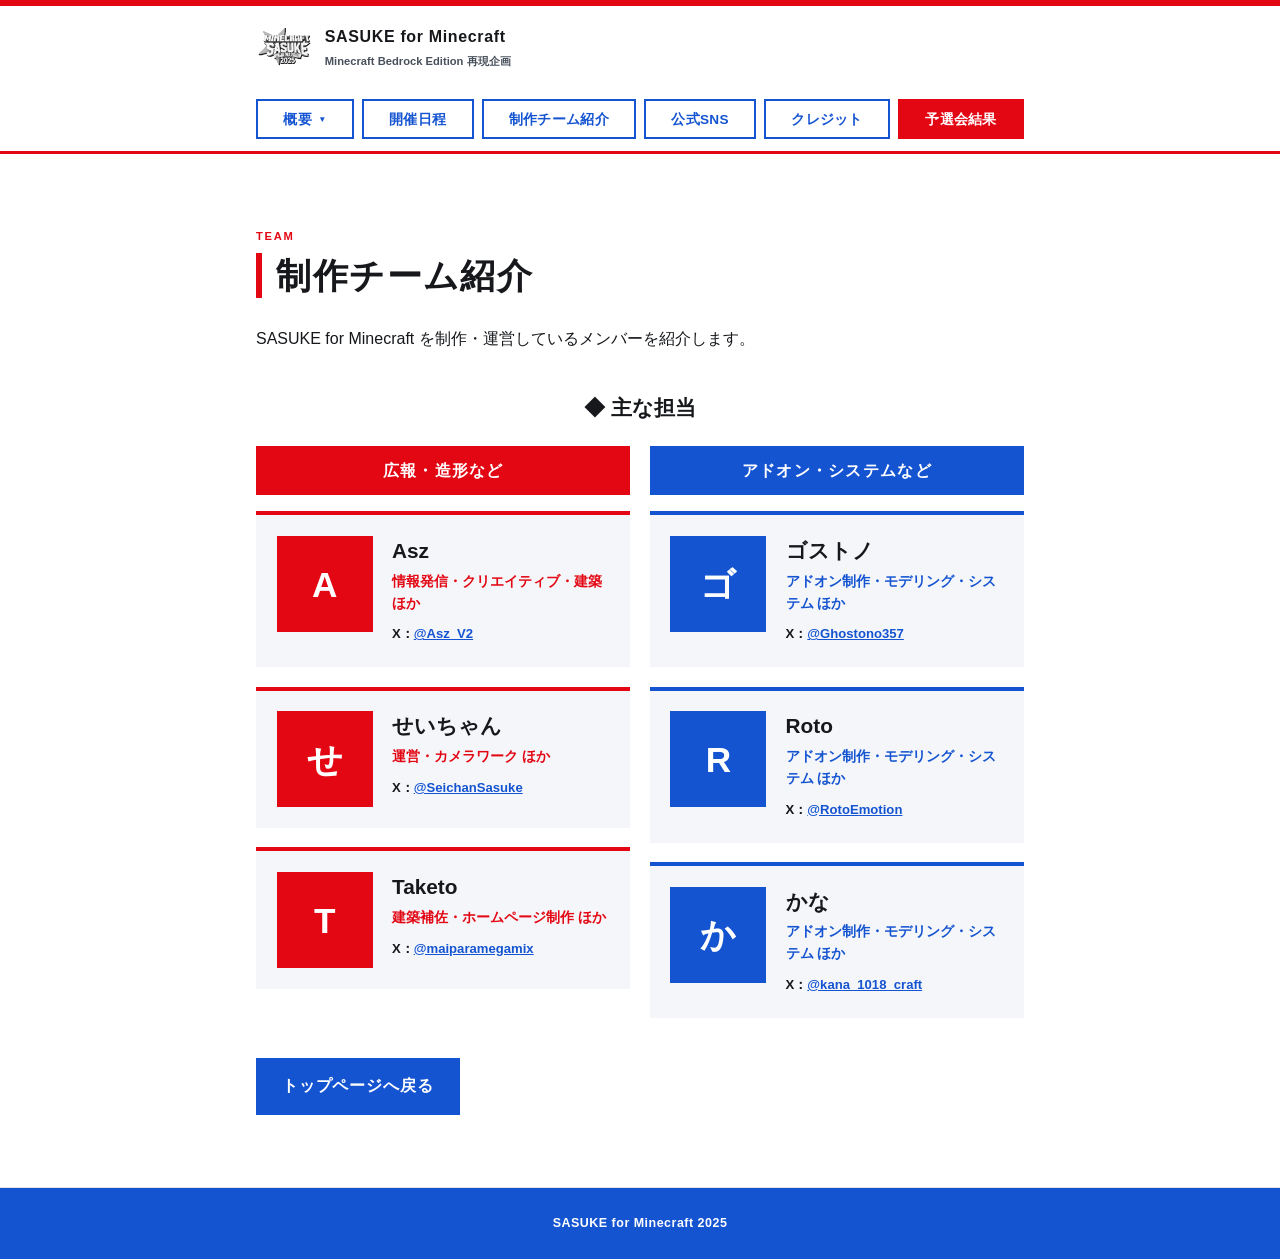
==== commit aadbeaf9: "お問い合わせ欄->公式SNSの掲載に変更" ====
--- a/admins.html
+++ b/admins.html
@@ -26,7 +26,7 @@
 </li>
 <li><a href="index.html#schedule">開催日程</a></li>
 <li><a href="admins.html">制作チーム紹介</a></li>
-<li><a href="index.html#contact">お問い合わせ</a></li>
+<li><a href="index.html#contact">公式SNS</a></li>
 <li><a href="index.html#credits">クレジット</a></li>
 <li><a class="external" href="results.html">予選会結果</a></li>
 </ul>
--- a/css/site.css
+++ b/css/site.css
@@ -336,18 +336,21 @@
 .admin-group .admin-body h3 {margin: 0 0 .35rem;}
 @media screen and (max-width: 800px) {.admin-groups {grid-template-columns: 1fr; gap: 2rem;}}
 
-/* お問い合わせ欄：公式アカウントの埋め込み（左＝赤 YouTube／右＝青 X） */
-.sns-grid {display: grid; grid-template-columns: repeat(2, minmax(0, 1fr)); gap: 1.2rem; align-items: start; margin-top: 1.8rem;}
-.sns-card {background: var(--bg); border: 1px solid var(--line);}
-.sns-head {margin: 0; padding: .6rem 1rem; color: #fff; text-align: center; font-size: 1.05rem; font-weight: 800; letter-spacing: .08em;}
-.sns-card.is-red .sns-head {background: var(--main);}
-.sns-card.is-blue .sns-head {background: var(--sub);}
-.sns-card.is-red {border-top: 0; border-bottom: 4px solid var(--main);}
-.sns-card.is-blue {border-top: 0; border-bottom: 4px solid var(--sub);}
-.sns-embed {position: relative; margin: 1rem; min-height: 200px;}
-.sns-youtube {aspect-ratio: 16 / 9; min-height: 0; background: #000;}
-.sns-youtube iframe {position: absolute; inset: 0; width: 100%; height: 100%; border: 0;}
-.sns-x {max-height: 360px; overflow: auto;}
-.sns-embed.is-empty {display: grid; place-items: center; aspect-ratio: 16 / 9; min-height: 0; background: var(--soft); color: var(--muted); font-size: .85rem; font-weight: 600;}
-.sns-card .sns-link {display: block; margin: 0 1rem 1rem; text-align: center;}
-@media screen and (max-width: 800px) {.sns-grid {grid-template-columns: 1fr;}}
+/* お問い合わせ欄：公式アカウント（左＝赤 YouTube／右＝青 X）。動画とロゴは同じ高さで横に並ぶ */
+.sns-grid {display: grid; grid-template-columns: repeat(2, minmax(0, 1fr)); gap: 1.2rem; margin-top: 1.8rem;}
+.sns-box {display: flex; flex-direction: column; padding: 1.2rem; background: var(--bg); border: 2px solid; border-top-width: 8px;}
+.sns-box.is-red {border-color: var(--main);}
+.sns-box.is-blue {border-color: var(--sub);}
+.sns-box h3 {margin: 0 0 .3rem; font-size: 1.15rem;}
+.sns-box.is-red h3, .sns-box.is-red .sns-link {color: var(--main);}
+.sns-box.is-blue h3, .sns-box.is-blue .sns-link {color: var(--sub);}
+.sns-box p {margin: 0 0 .9rem; font-size: .88rem; min-height: 3.2em;}
+.sns-media {position: relative; aspect-ratio: 16 / 9; background: #000;}
+.sns-media iframe {position: absolute; inset: 0; width: 100%; height: 100%; border: 0;}
+.sns-media.is-logo {display: grid; place-items: center; background: var(--soft);}
+.sns-media.is-logo img {max-width: 70%; max-height: 80%; object-fit: contain;}
+.sns-link {margin-top: .7rem; font-size: .85rem; font-weight: 700;}
+@media screen and (max-width: 700px) {.sns-grid {grid-template-columns: 1fr;} .sns-box p {min-height: 0;}}
+/* お問い合わせ欄のロゴ：高さを動画の埋め込みと同じにし、左右はボックスの中央に置く */
+.sns-media.is-logo {display: flex; justify-content: center; align-items: center;}
+.sns-media.is-logo img {height: 100%; width: auto; max-width: 100%; max-height: none; object-fit: contain;}
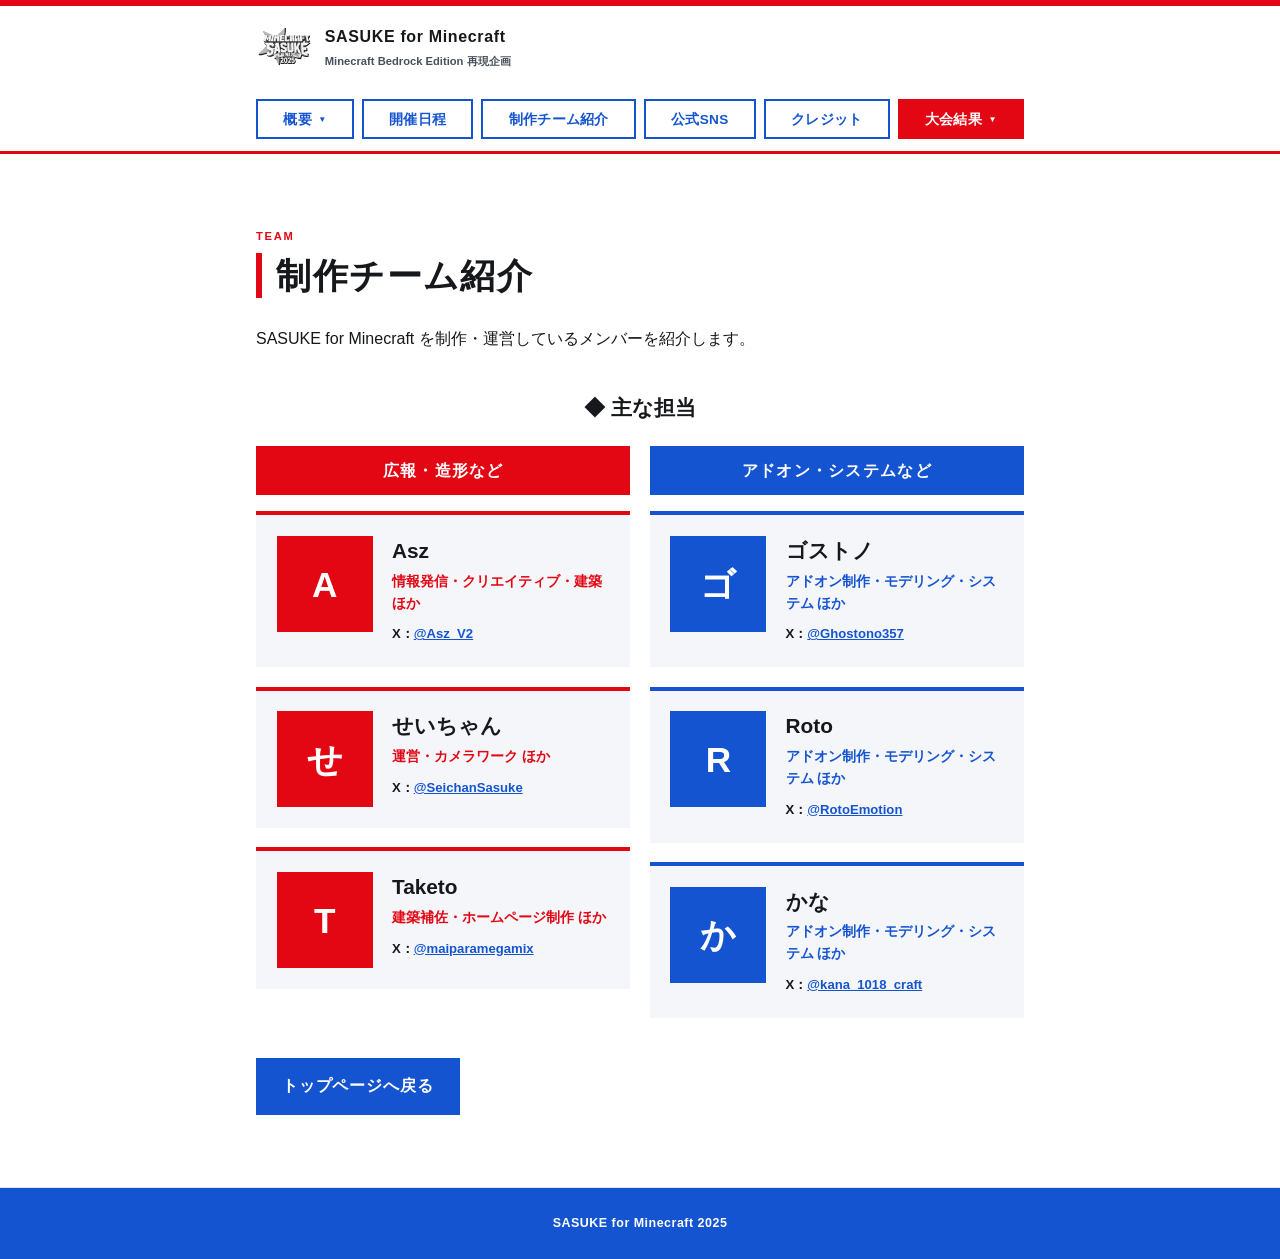
==== commit 4b04296e: "DAY1 2nd 進出者を張り出し" ====
--- a/admins.html
+++ b/admins.html
@@ -28,7 +28,12 @@
 <li><a href="admins.html">制作チーム紹介</a></li>
 <li><a href="index.html#contact">公式SNS</a></li>
 <li><a href="index.html#credits">クレジット</a></li>
-<li><a class="external" href="results.html">予選会結果</a></li>
+<li class="has-sub is-last"><a class="external" href="results.html" aria-haspopup="true">大会結果<span class="caret" aria-hidden="true">▼</span></a>
+<ul class="sub">
+<li><a href="results.html">予選</a></li>
+<li><a href="honsen.html">本選</a></li>
+</ul>
+</li>
 </ul>
 </nav>
 
--- a/css/site.css
+++ b/css/site.css
@@ -354,3 +354,80 @@
 /* お問い合わせ欄のロゴ：高さを動画の埋め込みと同じにし、左右はボックスの中央に置く */
 .sns-media.is-logo {display: flex; justify-content: center; align-items: center;}
 .sns-media.is-logo img {height: 100%; width: auto; max-width: 100%; max-height: none; object-fit: contain;}
+
+/* エリア紹介（ステージごと）：文章で見る／動画で見る・①②③のエリア一覧・最下部のステージ移動 */
+.area-modes {display: grid; grid-template-columns: repeat(2, minmax(0, 1fr)); gap: .8rem; margin: 0 0 1.6rem;}
+.area-mode {display: flex; flex-direction: column; align-items: center; justify-content: center; min-height: 3.2rem; padding: .7rem 1rem; border: 2px solid; background: var(--bg); font: inherit; font-weight: 800; letter-spacing: .06em; text-decoration: none; cursor: pointer; transition: background .2s, color .2s;}
+.area-mode.is-red {border-color: var(--main); color: var(--main);}
+.area-mode.is-blue {border-color: var(--sub); color: var(--sub);}
+.area-mode.is-red:hover, .area-mode.is-red:focus-visible {background: var(--main); color: #fff;}
+a.area-mode.is-blue:hover, a.area-mode.is-blue:focus-visible {background: var(--sub); color: #fff;}
+.area-mode.is-locked {border-color: #9aa3ad; color: #6b7480; cursor: not-allowed;}
+.area-intro {scroll-margin-top: 1rem; margin-bottom: 2.4rem; padding: 1.2rem 1.4rem; background: var(--soft); border-left: 5px solid var(--main);}
+.area-intro p {margin: 0;}
+.area-list {list-style: none; margin: 0; padding: 0;}
+.area-item {margin-bottom: 2.6rem;}
+.area-item-head {display: flex; align-items: center; gap: .6rem; margin: 0 0 .8rem; padding-bottom: .4rem; border-bottom: 2px solid var(--line); font-size: clamp(1.15rem, 2.2vw, 1.5rem); line-height: 1.4;}
+.area-no {color: var(--main); font-size: 1.15em; line-height: 1;}
+.area-item-text {margin: 0 0 .8rem !important;}
+.area-gallery {display: grid; gap: .6rem;}
+.area-gallery.count-1 {grid-template-columns: 1fr;}
+.area-gallery.count-2 {grid-template-columns: repeat(2, minmax(0, 1fr));}
+.area-gallery.count-3 {grid-template-columns: repeat(3, minmax(0, 1fr));}
+.area-gallery img {display: block; width: 100%; aspect-ratio: 16 / 9; object-fit: cover; border: 2px solid var(--text);}
+.area-gallery.count-1 img {max-width: 760px;}
+.stage-pager {display: grid; grid-template-columns: 1fr auto 1fr; align-items: center; gap: .8rem; margin: 3rem 0 2rem; padding-top: 1.4rem; border-top: 2px solid var(--line);}
+.pager-link {display: inline-flex; flex-direction: column; align-items: center; padding: .7rem 1rem; border: 2px solid var(--sub); color: var(--sub); font-weight: 800; text-decoration: none; text-align: center; line-height: 1.3;}
+a.pager-link:hover, a.pager-link:focus-visible {background: var(--sub); color: #fff;}
+.pager-prev, .stage-pager > :first-child {justify-self: start;}
+.pager-next, .stage-pager > :last-child {justify-self: end;}
+.pager-top {border-color: var(--main); color: var(--main);}
+a.pager-top:hover, a.pager-top:focus-visible {background: var(--main); color: #fff;}
+.pager-link.is-locked {border-color: #9aa3ad; color: #6b7480; cursor: not-allowed;}
+@media screen and (max-width: 700px) {
+	.area-gallery.count-3 {grid-template-columns: repeat(2, minmax(0, 1fr));}
+	.stage-pager {gap: .4rem;}
+	.pager-link {padding: .6rem .5rem; font-size: .8rem;}
+}
+/* プレビュー画像は枚数にかかわらず同じ大きさ（PCは横3枚・スマートフォンは横2枚の幅） */
+.area-gallery, .area-gallery.count-1, .area-gallery.count-2, .area-gallery.count-3 {grid-template-columns: repeat(3, minmax(0, 1fr));}
+.area-gallery.count-1 img {max-width: none;}
+@media screen and (max-width: 700px) {.area-gallery, .area-gallery.count-1, .area-gallery.count-2, .area-gallery.count-3 {grid-template-columns: repeat(2, minmax(0, 1fr));}}
+/* ステージを表示しているときは、最下部の「トップへ」と重なるので下の戻るボタンを隠す */
+#area-detail:has(.stage-pager) + .button {display: none;}
+
+/* タブ「大会結果」のプルダウン：右端にあるので右揃えで開く */
+.jump li.has-sub.is-last .sub {left: auto; right: 0;}
+
+/* 本選結果（honsen.html）：1列で縦に並べ、左に選手画像・右に結果 */
+.honsen-list {list-style: none; margin: 2rem 0 1rem; padding: 0; border-top: 2px solid var(--text);}
+.honsen-row {display: grid; grid-template-columns: 140px minmax(0, 1fr); gap: 1.4rem; align-items: center; padding: 1rem 0; border-bottom: 1px solid var(--line);}
+.honsen-photo {display: block; width: 140px; aspect-ratio: 1 / 1; object-fit: cover; background: var(--soft); border-bottom: 3px solid var(--main);}
+.honsen-body {display: grid; grid-template-columns: minmax(0, 1fr) minmax(0, 1fr); gap: 1.2rem; align-items: center;}
+.honsen-no {margin: 0 !important; color: var(--muted); font-size: .8rem; font-weight: 700; letter-spacing: .08em;}
+.honsen-title {margin: .1rem 0 0 !important; color: #8a6400; font-size: .85rem; font-weight: 700; line-height: 1.5;}
+.honsen-name {margin: .1rem 0 0; font-size: clamp(1.2rem, 2.4vw, 1.6rem); line-height: 1.35;}
+.honsen-result {padding: .8rem 1rem; border-left: 5px solid var(--sub); background: var(--soft);}
+.honsen-result-main {margin: 0 !important; color: var(--sub); font-size: 1.05rem; font-weight: 800; line-height: 1.5;}
+.honsen-result-detail {margin: .2rem 0 0 !important; font-size: .88rem; font-weight: 600;}
+.honsen-result.is-pending {border-left-color: #9aa3ad;}
+.honsen-result.is-pending .honsen-result-main {color: #6b7480; font-weight: 700;}
+@media screen and (max-width: 700px) {
+	.honsen-row {grid-template-columns: 96px minmax(0, 1fr); gap: .9rem;}
+	.honsen-photo {width: 96px;}
+	.honsen-body {grid-template-columns: 1fr; gap: .5rem;}
+	.honsen-result {padding: .5rem .7rem;}
+}
+.honsen-empty {padding: 2.5rem 1rem; color: var(--muted); text-align: center; font-weight: 700;}
+.honsen-heading {margin-bottom: .2rem;}
+.honsen-subheading {margin: 0 !important; padding-left: .7rem; border-left: 4px solid var(--main); font-size: 1.15rem; font-weight: 800;}
+
+/* 本選結果：Day 切り替えボタン */
+.honsen-days {display: flex; gap: .6rem; margin: 1rem 0 1.2rem;}
+.honsen-day {display: inline-flex; flex-direction: column; align-items: center; min-width: 7.5rem; padding: .6rem 1.2rem; border: 2px solid var(--sub); background: var(--bg); color: var(--sub); font: inherit; font-weight: 800; letter-spacing: .06em; cursor: pointer; transition: background .2s, color .2s;}
+.honsen-day:hover, .honsen-day:focus-visible {background: var(--soft);}
+.honsen-day.is-active {background: var(--sub); color: #fff;}
+.honsen-result-time {margin: .15rem 0 0 !important; font-size: .95rem; font-weight: 800;}
+.honsen-tries {margin-top: .25rem;}
+.honsen-tries .honsen-result-detail {margin: 0 !important; line-height: 1.6;}
+.honsen-result-detail.is-none {color: var(--muted);}
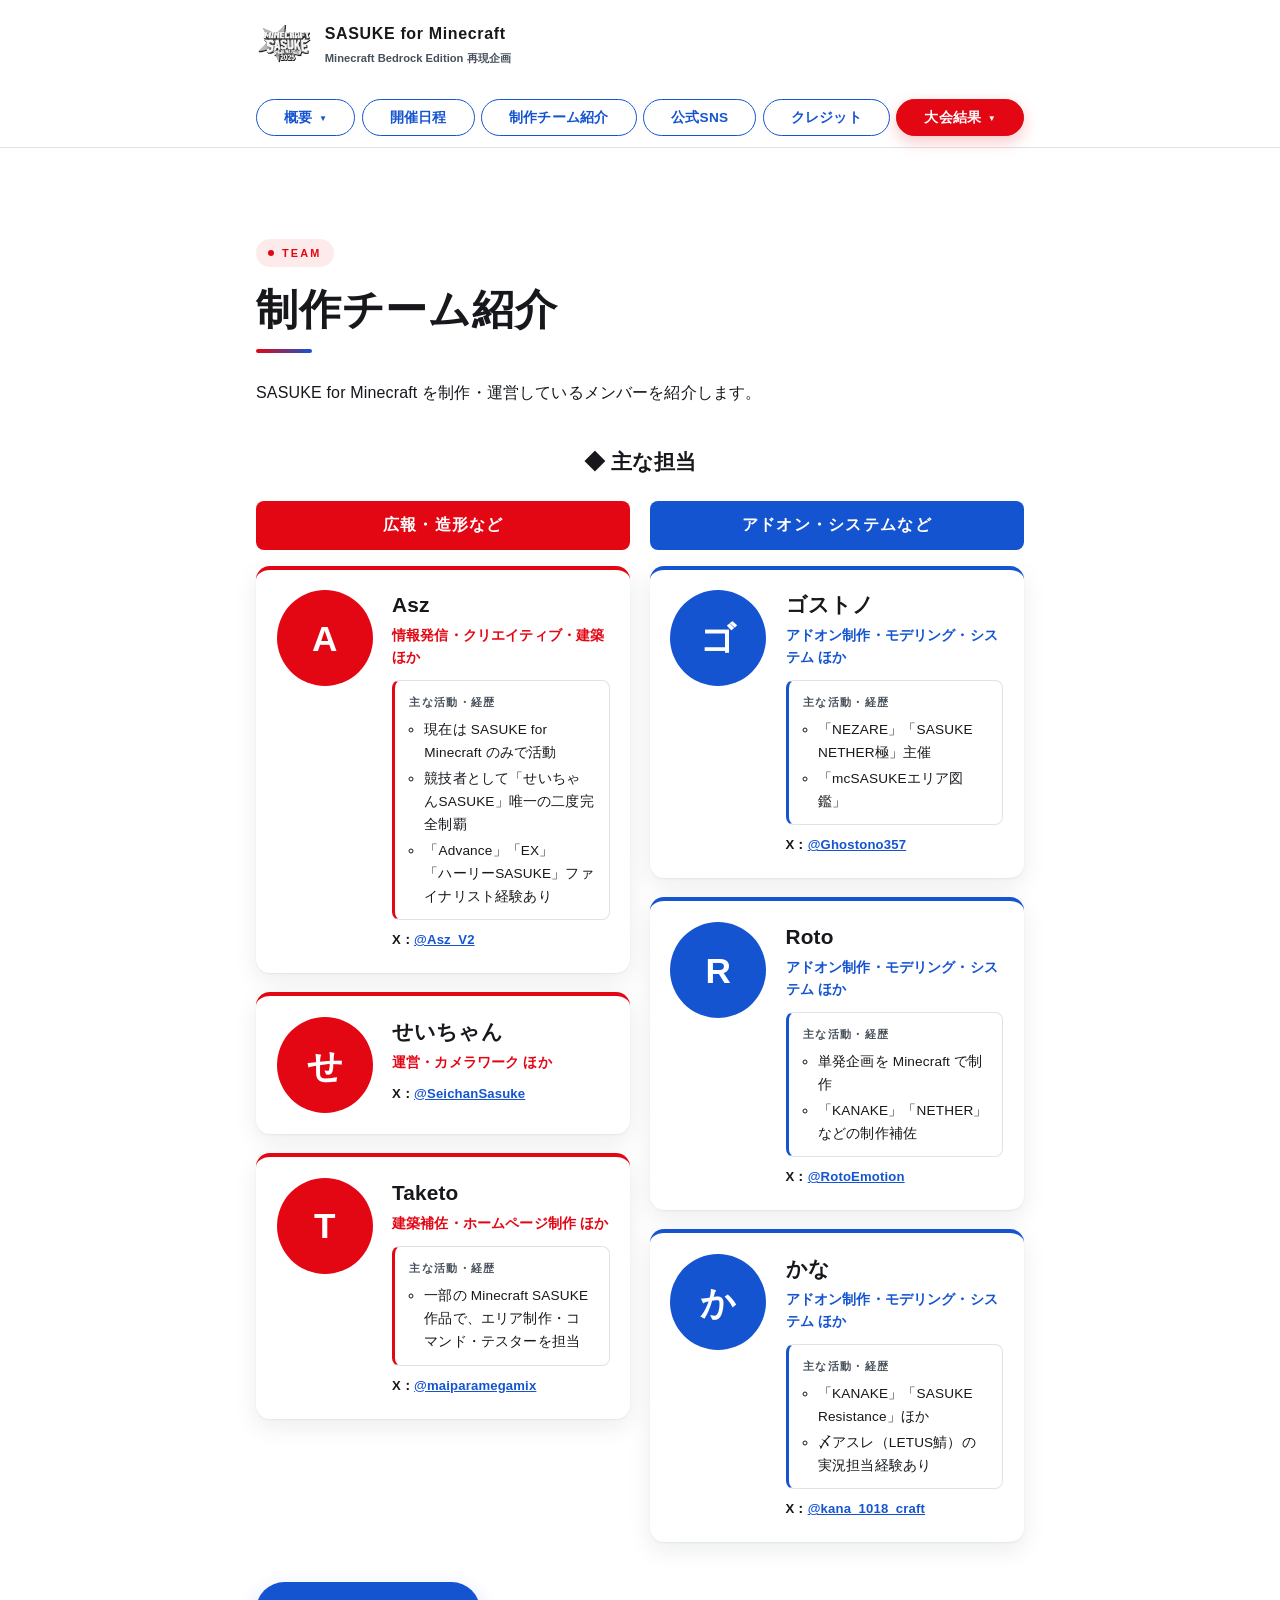
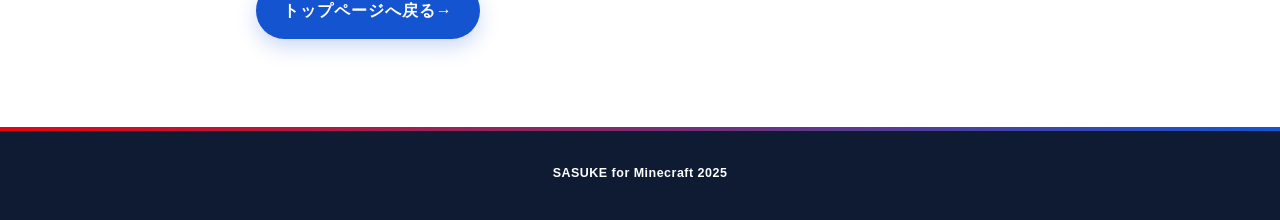
==== commit 71cb76fa: "見た目の変更" ====
--- a/admins.html
+++ b/admins.html
@@ -7,6 +7,7 @@
 <meta name="viewport" content="width=device-width, initial-scale=1">
 <link rel="icon" href="images/fmc-logo.png">
 <link rel="stylesheet" href="css/site.css">
+<link rel="stylesheet" href="css/modern.css">
 </head>
 <body>
 
@@ -49,17 +50,25 @@
 <p class="admin-group-label">広報・造形など</p>
 <ul class="admin-list">
 <li class="admin-card">
-<!-- 画像を使うときは、下の div を <img class="admin-photo" src="images/admins/admin_01.png" alt=""> に置き換える -->
-<div class="admin-photo" aria-hidden="true">A</div>
+<!-- アイコン：images/admins/Asz_V2.jpg を置くと表示される（無いときは頭文字） -->
+<div class="admin-avatar"><div class="admin-photo" aria-hidden="true">A</div><img class="admin-icon" src="images/admins/Asz_V2.jpg" alt="" loading="lazy" onerror="this.remove()"></div>
 <div class="admin-body">
 <h3>Asz</h3>
 <p class="admin-text">情報発信・クリエイティブ・建築 ほか</p>
+<div class="admin-career">
+<p class="admin-career-label">主な活動・経歴</p>
+<ul>
+<li>現在は SASUKE for Minecraft のみで活動</li>
+<li>競技者として「せいちゃんSASUKE」唯一の二度完全制覇</li>
+<li>「Advance」「EX」「ハーリーSASUKE」ファイナリスト経験あり</li>
+</ul>
+</div>
 <p class="admin-x">X：<a href="https://x.com/Asz_V2" target="_blank" rel="noopener">@Asz_V2</a></p>
 </div>
 </li>
 <li class="admin-card">
-<!-- 画像を使うときは、下の div を <img class="admin-photo" src="images/admins/admin_05.png" alt=""> に置き換える -->
-<div class="admin-photo" aria-hidden="true">せ</div>
+<!-- アイコン：images/admins/SeichanSasuke.jpg を置くと表示される（無いときは頭文字） -->
+<div class="admin-avatar"><div class="admin-photo" aria-hidden="true">せ</div><img class="admin-icon" src="images/admins/SeichanSasuke.jpg" alt="" loading="lazy" onerror="this.remove()"></div>
 <div class="admin-body">
 <h3>せいちゃん</h3>
 <p class="admin-text">運営・カメラワーク ほか</p>
@@ -67,11 +76,17 @@
 </div>
 </li>
 <li class="admin-card">
-<!-- 画像を使うときは、下の div を <img class="admin-photo" src="images/admins/admin_06.png" alt=""> に置き換える -->
-<div class="admin-photo" aria-hidden="true">T</div>
+<!-- アイコン：images/admins/maiparamegamix.jpg を置くと表示される（無いときは頭文字） -->
+<div class="admin-avatar"><div class="admin-photo" aria-hidden="true">T</div><img class="admin-icon" src="images/admins/maiparamegamix.jpg" alt="" loading="lazy" onerror="this.remove()"></div>
 <div class="admin-body">
 <h3>Taketo</h3>
 <p class="admin-text">建築補佐・ホームページ制作 ほか</p>
+<div class="admin-career">
+<p class="admin-career-label">主な活動・経歴</p>
+<ul>
+<li>一部の Minecraft SASUKE 作品で、エリア制作・コマンド・テスターを担当</li>
+</ul>
+</div>
 <p class="admin-x">X：<a href="https://x.com/maiparamegamix" target="_blank" rel="noopener">@maiparamegamix</a></p>
 </div>
 </li>
@@ -81,29 +96,50 @@
 <p class="admin-group-label">アドオン・システムなど</p>
 <ul class="admin-list">
 <li class="admin-card">
-<!-- 画像を使うときは、下の div を <img class="admin-photo" src="images/admins/admin_02.png" alt=""> に置き換える -->
-<div class="admin-photo" aria-hidden="true">ゴ</div>
+<!-- アイコン：images/admins/Ghostono357.jpg を置くと表示される（無いときは頭文字） -->
+<div class="admin-avatar"><div class="admin-photo" aria-hidden="true">ゴ</div><img class="admin-icon" src="images/admins/Ghostono357.jpg" alt="" loading="lazy" onerror="this.remove()"></div>
 <div class="admin-body">
 <h3>ゴストノ</h3>
 <p class="admin-text">アドオン制作・モデリング・システム ほか</p>
+<div class="admin-career">
+<p class="admin-career-label">主な活動・経歴</p>
+<ul>
+<li>「NEZARE」「SASUKE NETHER極」主催</li>
+<li>「mcSASUKEエリア図鑑」</li>
+</ul>
+</div>
 <p class="admin-x">X：<a href="https://x.com/Ghostono357" target="_blank" rel="noopener">@Ghostono357</a></p>
 </div>
 </li>
 <li class="admin-card">
-<!-- 画像を使うときは、下の div を <img class="admin-photo" src="images/admins/admin_03.png" alt=""> に置き換える -->
-<div class="admin-photo" aria-hidden="true">R</div>
+<!-- アイコン：images/admins/RotoEmotion.jpg を置くと表示される（無いときは頭文字） -->
+<div class="admin-avatar"><div class="admin-photo" aria-hidden="true">R</div><img class="admin-icon" src="images/admins/RotoEmotion.jpg" alt="" loading="lazy" onerror="this.remove()"></div>
 <div class="admin-body">
 <h3>Roto</h3>
 <p class="admin-text">アドオン制作・モデリング・システム ほか</p>
+<div class="admin-career">
+<p class="admin-career-label">主な活動・経歴</p>
+<ul>
+<li>単発企画を Minecraft で制作</li>
+<li>「KANAKE」「NETHER」などの制作補佐</li>
+</ul>
+</div>
 <p class="admin-x">X：<a href="https://x.com/RotoEmotion" target="_blank" rel="noopener">@RotoEmotion</a></p>
 </div>
 </li>
 <li class="admin-card">
-<!-- 画像を使うときは、下の div を <img class="admin-photo" src="images/admins/admin_04.png" alt=""> に置き換える -->
-<div class="admin-photo" aria-hidden="true">か</div>
+<!-- アイコン：images/admins/kana_1018_craft.jpg を置くと表示される（無いときは頭文字） -->
+<div class="admin-avatar"><div class="admin-photo" aria-hidden="true">か</div><img class="admin-icon" src="images/admins/kana_1018_craft.jpg" alt="" loading="lazy" onerror="this.remove()"></div>
 <div class="admin-body">
 <h3>かな</h3>
 <p class="admin-text">アドオン制作・モデリング・システム ほか</p>
+<div class="admin-career">
+<p class="admin-career-label">主な活動・経歴</p>
+<ul>
+<li>「KANAKE」「SASUKE Resistance」ほか</li>
+<li>〆アスレ（LETUS鯖）の実況担当経験あり</li>
+</ul>
+</div>
 <p class="admin-x">X：<a href="https://x.com/kana_1018_craft" target="_blank" rel="noopener">@kana_1018_craft</a></p>
 </div>
 </li>
@@ -118,5 +154,6 @@
 <footer class="site-footer wrap"><p>SASUKE for Minecraft 2025</p></footer>
 
 <script src="js/flags.js"></script>
+<script src="js/modern.js"></script>
 </body>
 </html>
--- a/css/site.css
+++ b/css/site.css
@@ -431,3 +431,73 @@
 .honsen-tries {margin-top: .25rem;}
 .honsen-tries .honsen-result-detail {margin: 0 !important; line-height: 1.6;}
 .honsen-result-detail.is-none {color: var(--muted);}
+
+/* ============================================================
+   本選結果：タブ（進出者一覧＝赤／エリア通過率＝青）
+   ============================================================ */
+.hs-tabs {display: grid; grid-template-columns: repeat(2, minmax(0, 1fr)); gap: .8rem; margin: 1.6rem 0 0;}
+.hs-tab {display: flex; flex-direction: column; align-items: center; gap: .2rem; padding: .9rem 1rem; border: 2px solid; border-bottom-width: 0; background: var(--bg); font: inherit; font-size: 1.05rem; font-weight: 800; letter-spacing: .06em; cursor: pointer; transition: background .2s, color .2s;}
+.hs-tab small {font-size: .72rem; font-weight: 600; letter-spacing: 0; opacity: .85;}
+.hs-tab.is-red {border-color: var(--main); color: var(--main);}
+.hs-tab.is-blue {border-color: var(--sub); color: var(--sub);}
+.hs-tab.is-red.is-active {background: var(--main); color: #fff;}
+.hs-tab.is-blue.is-active {background: var(--sub); color: #fff;}
+.hs-panel {padding: 1.4rem 0 1rem; border-top: 6px solid;}
+.hs-panel.is-red {border-top-color: var(--main);}
+.hs-panel.is-blue {border-top-color: var(--sub);}
+.hs-panel[hidden] {display: none;}
+.hs-jump {display: flex; flex-wrap: wrap; gap: .5rem; margin-bottom: 1.6rem;}
+.hs-jump a {padding: .4rem .8rem; border: 1px solid var(--main); color: var(--main); font-size: .82rem; font-weight: 700; text-decoration: none;}
+.hs-jump a:hover, .hs-jump a:focus-visible {background: var(--main); color: #fff;}
+.hs-block {margin-bottom: 2.6rem; scroll-margin-top: 4.5rem;}
+.hs-block-head {display: flex; align-items: center; justify-content: space-between; gap: 1rem; margin: 0; padding: .6rem 1rem; background: var(--main); color: #fff; font-size: 1.15rem; letter-spacing: .06em;}
+.hs-block.is-final .hs-block-head {background: linear-gradient(90deg, var(--main), #9b0410);}
+.hs-count {font-style: normal; font-size: .85rem; font-weight: 700; white-space: nowrap;}
+.hs-block .honsen-list {margin-top: .4rem; border-top: 0;}
+.hs-block .honsen-days {margin: .9rem 0 .2rem;}
+.hs-note {margin: 0 0 1.4rem !important; color: var(--muted); font-size: .82rem;}
+
+/* エリア通過率（横棒：通過率の大きさを青1色で表す） */
+.rate-card {margin-bottom: 2.2rem; border: 1px solid var(--line);}
+.rate-head {display: flex; align-items: center; justify-content: space-between; gap: 1rem; margin: 0; padding: .6rem 1rem; background: var(--sub); color: #fff; font-size: 1.1rem; letter-spacing: .06em;}
+.rate-total {font-style: normal; font-size: .85rem; font-weight: 700; white-space: nowrap;}
+.rate-total.is-pending {opacity: .8;}
+.rate-list {list-style: none; margin: 0; padding: .4rem 1rem .8rem;}
+.rate-row {display: grid; grid-template-columns: minmax(9rem, 16rem) minmax(0, 1fr) 7.5rem; align-items: center; gap: .9rem; padding: .55rem 0; border-bottom: 1px solid var(--line);}
+.rate-row:last-child {border-bottom: 0;}
+.rate-name {display: flex; align-items: center; gap: .45rem; font-weight: 700; line-height: 1.4;}
+.rate-no {color: var(--sub); font-weight: 800;}
+.rate-track {position: relative; height: 12px; background: var(--soft); border-radius: 0 4px 4px 0;}
+.rate-bar {position: absolute; inset: 0 auto 0 0; background: var(--sub); border-radius: 0 4px 4px 0; transition: width .6s ease;}
+.rate-value {text-align: right; font-weight: 800; font-variant-numeric: tabular-nums; line-height: 1.3;}
+.rate-value small {display: block; color: var(--muted); font-size: .72rem; font-weight: 600;}
+.rate-value.is-pending {color: var(--muted);}
+@media screen and (max-width: 700px) {
+	.hs-tab {font-size: .92rem; padding: .7rem .5rem;}
+	.hs-tab small {display: none;}
+	.rate-row {grid-template-columns: minmax(0, 1fr) 5.5rem; gap: .3rem .6rem;}
+	.rate-track {grid-column: 1 / -1; grid-row: 2;}
+	.hs-block-head, .rate-head {font-size: 1rem; padding: .5rem .8rem;}
+}
+
+/* エリア紹介：英訳と説明（stages.csv の改行をそのまま表示） */
+.area-en {margin-left: .4rem; color: var(--muted); font-size: .62em; font-weight: 700; letter-spacing: .04em;}
+.area-item-text {white-space: pre-line; line-height: 1.85;}
+/* エリア通過率：全挑戦（回数ベース）の補足 */
+.rate-value .rate-all {display: block; color: var(--muted); font-size: .68rem; font-weight: 600;}
+.rate-bar {transition: none;}
+.rate-num {display: block; font-weight: 800;}
+
+/* 制作チーム紹介：主な活動・経歴 */
+.admin-career {margin: .7rem 0 .2rem; padding: .7rem .9rem; background: var(--bg); border: 1px solid var(--line);}
+.admin-career-label {margin: 0 0 .35rem !important; color: var(--muted); font-size: .7rem; font-weight: 700; letter-spacing: .12em;}
+.admin-career ul {margin: 0; padding-left: 1.1em; font-size: .85rem; font-weight: 500; line-height: 1.7;}
+.admin-career li + li {margin-top: .15rem;}
+.admin-group.is-red .admin-career {border-left: 3px solid var(--main);}
+.admin-group.is-blue .admin-career {border-left: 3px solid var(--sub);}
+
+/* 制作チーム紹介：アイコン（画像があれば頭文字の上に重ねて表示） */
+.admin-avatar {position: relative; flex: none; width: 96px; height: 96px;}
+.admin-avatar .admin-photo {width: 100%; height: 100%; border-radius: 50%;}
+.admin-icon {position: absolute; inset: 0; width: 100%; height: 100%; object-fit: cover; border-radius: 50%; background: var(--bg);}
+@media screen and (max-width: 800px) {.admin-avatar {width: 72px; height: 72px;}}
--- a/css/modern.css
+++ b/css/modern.css
@@ -0,0 +1,140 @@
+@charset "utf-8";
+/* ============================================================
+   SASUKE for Minecraft — 現代風レイアウトの上書きスタイル
+   （site.css の後に読み込む。このファイルの読み込みを外せば元の見た目に戻る）
+   色：赤（--main）・青（--sub）・白（--bg）はそのまま使う
+   ============================================================ */
+:root {
+	--radius: 14px;
+	--radius-s: 8px;
+	--shadow: 0 1px 2px rgba(16,24,40,.06), 0 8px 24px rgba(16,24,40,.08);
+	--shadow-hover: 0 2px 4px rgba(16,24,40,.08), 0 16px 40px rgba(16,24,40,.14);
+	--ease: cubic-bezier(.2,.7,.2,1);
+	--grad: linear-gradient(90deg, var(--main), var(--sub));
+}
+html {scroll-padding-top: 5rem;}
+body {background: #fff; letter-spacing: .01em;}
+::selection {background: rgba(227,6,19,.18);}
+
+/* スクロール位置のバー（ページ最上部：赤→青） */
+.scroll-progress {position: fixed; z-index: 100; top: 0; left: 0; height: 3px; width: 100%; background: var(--grad); transform: scaleX(0); transform-origin: left; pointer-events: none;}
+
+/* ---------- ヘッダー ---------- */
+.site-header {border-top: 0; padding-top: 1rem; padding-bottom: 1rem;}
+.site-header img {transition: transform .4s var(--ease);}
+.site-header a:hover img {transform: rotate(-6deg) scale(1.05);}
+
+/* ---------- スライドショー ---------- */
+.hero {max-height: 82vh; min-height: 320px; isolation: isolate;}
+.hero img.active {animation: hero-zoom 7s ease-out both;}          /* ゆっくり寄る */
+@keyframes hero-zoom {from {transform: scale(1.12);} to {transform: scale(1);}}
+.hero::after {background: linear-gradient(180deg, rgba(0,0,0,.05) 30%, rgba(0,0,0,.75)), linear-gradient(90deg, rgba(0,0,0,.45), rgba(0,0,0,0) 60%);}
+.hero::before {content: ""; position: absolute; z-index: 2; left: 0; right: 0; bottom: 0; height: 5px; background: var(--grad);}
+.hero-copy {bottom: 14%;}
+.hero-copy > * {opacity: 0; transform: translateY(18px); animation: rise .9s var(--ease) forwards;}
+.hero-copy > p {animation-delay: .25s;}
+.hero-copy > h1 {animation-delay: .45s; text-shadow: 0 4px 24px rgba(0,0,0,.35);}
+@keyframes rise {to {opacity: 1; transform: none;}}
+.hero-copy > p {display: inline-block; padding: .3rem .8rem; border-radius: 999px; background: rgba(255,255,255,.14); backdrop-filter: blur(6px); -webkit-backdrop-filter: blur(6px);}
+/* 表示中の画像のバーが、切り替えまでの時間に合わせて伸びる */
+.hero-dots {bottom: 5.5%; gap: .4rem;}
+.hero-dots button {position: relative; width: 44px; height: 4px; border-radius: 4px; overflow: hidden; background: rgba(255,255,255,.35);}
+.hero-dots button.active {background: rgba(255,255,255,.35);}
+.hero-dots button.active::after {content: ""; position: absolute; inset: 0; background: #fff; transform-origin: left; animation: dot-fill 5s linear forwards;}
+@keyframes dot-fill {from {transform: scaleX(0);} to {transform: scaleX(1);}}
+
+/* ---------- 上部のタブ ---------- */
+.jump {background: rgba(255,255,255,.82); backdrop-filter: saturate(1.6) blur(12px); -webkit-backdrop-filter: saturate(1.6) blur(12px); border-bottom: 1px solid var(--line); transition: box-shadow .3s;}
+.jump.is-stuck {box-shadow: 0 6px 24px rgba(16,24,40,.08);}
+.jump ul {gap: .4rem;}
+.jump a {border-radius: 999px; border-width: 1.5px; padding: .5rem 1rem; transition: background .25s, color .25s, transform .25s var(--ease), box-shadow .25s;}
+.jump a:hover, .jump a:focus-visible {transform: translateY(-1px); box-shadow: 0 6px 16px rgba(21,84,209,.2);}
+.jump a.external {box-shadow: 0 6px 16px rgba(227,6,19,.22);}
+.jump .sub {border-radius: var(--radius-s); overflow: hidden; padding: .3rem; gap: .25rem; animation: drop .2s var(--ease);}
+.jump .sub a {border-radius: 6px;}
+@keyframes drop {from {opacity: 0; transform: translateY(-6px);} to {opacity: 1; transform: none;}}
+
+/* ---------- セクション ---------- */
+.section {padding-top: 5.5rem; padding-bottom: 5.5rem; border-bottom: 0;}
+.section.alt {background: linear-gradient(180deg, #f6f8fb, #eef2f8);}
+.section-label {display: inline-flex; align-items: center; gap: .5rem; padding: .25rem .75rem; border-radius: 999px; background: rgba(227,6,19,.08); font-size: .68rem; letter-spacing: .2em;}
+.section-label::before {content: ""; width: 6px; height: 6px; border-radius: 50%; background: var(--main);}
+.section h2 {border-left: 0; padding-left: 0; font-size: clamp(1.7rem, 3.4vw, 2.6rem); letter-spacing: .02em; margin-top: .6rem;}
+.section h2::after {content: ""; display: block; width: 56px; height: 4px; margin-top: .7rem; border-radius: 4px; background: var(--grad);}
+
+/* ---------- カード類：角丸と影 ---------- */
+.about-item, .event-list li, .sns-box, .admin-card, .rate-card, .honsen-result, .area-intro, .info-note,
+.player-photo, .stage-trigger, .area-gallery img, .area-card figure img, .pack-table, .table-scroll {border-radius: var(--radius);}
+.about-item {background: #fff; box-shadow: var(--shadow); border-top-width: 5px; transition: transform .35s var(--ease), box-shadow .35s;}
+.section.alt .about-item {background: #fff;}
+.event-list li {overflow: hidden; box-shadow: var(--shadow); border: 0; transition: transform .35s var(--ease), box-shadow .35s;}
+.event-list li:hover {transform: translateY(-4px); box-shadow: var(--shadow-hover);}
+.sns-box {box-shadow: var(--shadow); border-width: 1.5px; border-top-width: 6px; overflow: hidden;}
+.sns-media {border-radius: var(--radius-s); overflow: hidden;}
+.admin-card {background: #fff; box-shadow: var(--shadow); transition: transform .35s var(--ease), box-shadow .35s;}
+.admin-card:hover {transform: translateY(-3px); box-shadow: var(--shadow-hover);}
+.admin-group-label {border-radius: var(--radius-s);}
+.admin-career {border-radius: var(--radius-s);}
+.rate-card {overflow: hidden; box-shadow: var(--shadow); border: 0;}
+.rate-track, .rate-bar {border-radius: 999px;}
+.hs-block-head, .admin-group-label, .rate-head, .sns-head {border-radius: var(--radius-s);}
+.rate-head {border-radius: 0;}
+.hs-tab {border-radius: var(--radius) var(--radius) 0 0;}
+.honsen-row {transition: background .25s;}
+.honsen-row:hover {background: #fafbfd;}
+.honsen-photo {border-radius: var(--radius-s); border-bottom: 0; box-shadow: 0 0 0 3px #fff, 0 0 0 5px var(--main);}
+.table-scroll {box-shadow: var(--shadow);}
+.pack-table {overflow: hidden; border-collapse: separate; border-spacing: 0;}
+.info {border-collapse: separate; border-spacing: 0;}
+
+/* ステージバー */
+.stage-trigger {overflow: hidden; border-width: 0; box-shadow: var(--shadow); transition: transform .35s var(--ease), box-shadow .35s;}
+a.stage-trigger:hover {transform: translateY(-3px); box-shadow: var(--shadow-hover);}
+a.stage-trigger::before {content: "→"; position: absolute; z-index: 2; right: 1.4rem; color: #fff; font-size: 1.6rem; font-weight: 800; transition: transform .35s var(--ease);}
+a.stage-trigger:hover::before {transform: translateX(6px);}
+.stage-trigger.is-current {box-shadow: 0 0 0 3px var(--main), var(--shadow);}
+
+/* 結果一覧の選手カード */
+.player-photo {overflow: hidden;}
+.player-photo img {transition: transform .5s var(--ease);}
+.player-card:hover .player-photo img, .player-card:focus .player-photo img {transform: scale(1.06);}
+.player-score {border-radius: var(--radius-s); animation: drop .2s var(--ease);}
+
+/* ---------- ボタン ---------- */
+.button {border-radius: 999px; padding: .85rem 1.7rem; box-shadow: 0 8px 20px rgba(227,6,19,.22); transition: background .25s, transform .25s var(--ease), box-shadow .25s;}
+.button.sub {box-shadow: 0 8px 20px rgba(21,84,209,.22);}
+.button:hover, .button:focus-visible {transform: translateY(-2px);}
+.button::after {content: " →"; display: inline-block; transition: transform .25s var(--ease);}
+.button:hover::after {transform: translateX(4px);}
+.button.is-locked::after {content: none;}
+.area-mode, .pager-link, .honsen-day, .hs-jump a, .sns-link {border-radius: 999px;}
+.area-mode, .pager-link, .honsen-day {transition: background .25s, color .25s, transform .25s var(--ease);}
+.area-mode:hover, a.pager-link:hover, .honsen-day:hover {transform: translateY(-2px);}
+
+/* ---------- フッター ---------- */
+.site-footer {background: #0f1b33; padding-top: 2.2rem; padding-bottom: 2.2rem; position: relative;}
+.site-footer::before {content: ""; position: absolute; top: 0; left: 0; right: 0; height: 4px; background: var(--grad);}
+
+/* ページ上部へ戻るボタン */
+.to-top {position: fixed; z-index: 50; right: 1.2rem; bottom: 1.2rem; display: grid; place-items: center; width: 48px; height: 48px; border: 0; border-radius: 50%; background: var(--sub); color: #fff; font-size: 1.2rem; font-weight: 800; box-shadow: 0 8px 24px rgba(21,84,209,.35); cursor: pointer; opacity: 0; transform: translateY(16px); pointer-events: none; transition: opacity .3s, transform .3s var(--ease), background .25s;}
+.to-top.is-shown {opacity: 1; transform: none; pointer-events: auto;}
+.to-top:hover {background: var(--main);}
+
+/* ---------- スクロールで現れるアニメーション（js/modern.js が付ける） ---------- */
+/* transform ではなく translate を使い、カードのホバー時の浮き上がり（transform）とぶつからないようにする */
+.js-anim .reveal {opacity: 0; translate: 0 28px; transition: opacity .8s var(--ease), translate .8s var(--ease), transform .35s var(--ease), box-shadow .35s; transition-delay: var(--delay, 0s), var(--delay, 0s), 0s, 0s;}
+.js-anim .reveal.is-in {opacity: 1; translate: none;}
+
+@media screen and (max-width: 800px) {
+	.jump {background: #fff; backdrop-filter: none;}
+	.jump a {border-radius: 10px;}
+	.section {padding-top: 3.5rem; padding-bottom: 3.5rem;}
+	a.stage-trigger::before {right: .9rem; font-size: 1.2rem;}
+	.hero {max-height: none;}
+}
+@media (prefers-reduced-motion: reduce) {
+	.hero img.active, .hero-copy > *, .hero-dots button.active::after {animation: none; opacity: 1; transform: none;}
+	.hero-dots button.active {background: #fff;}
+	.js-anim .reveal {opacity: 1; translate: none; transition: none;}
+	* {transition-duration: .01ms !important;}
+}
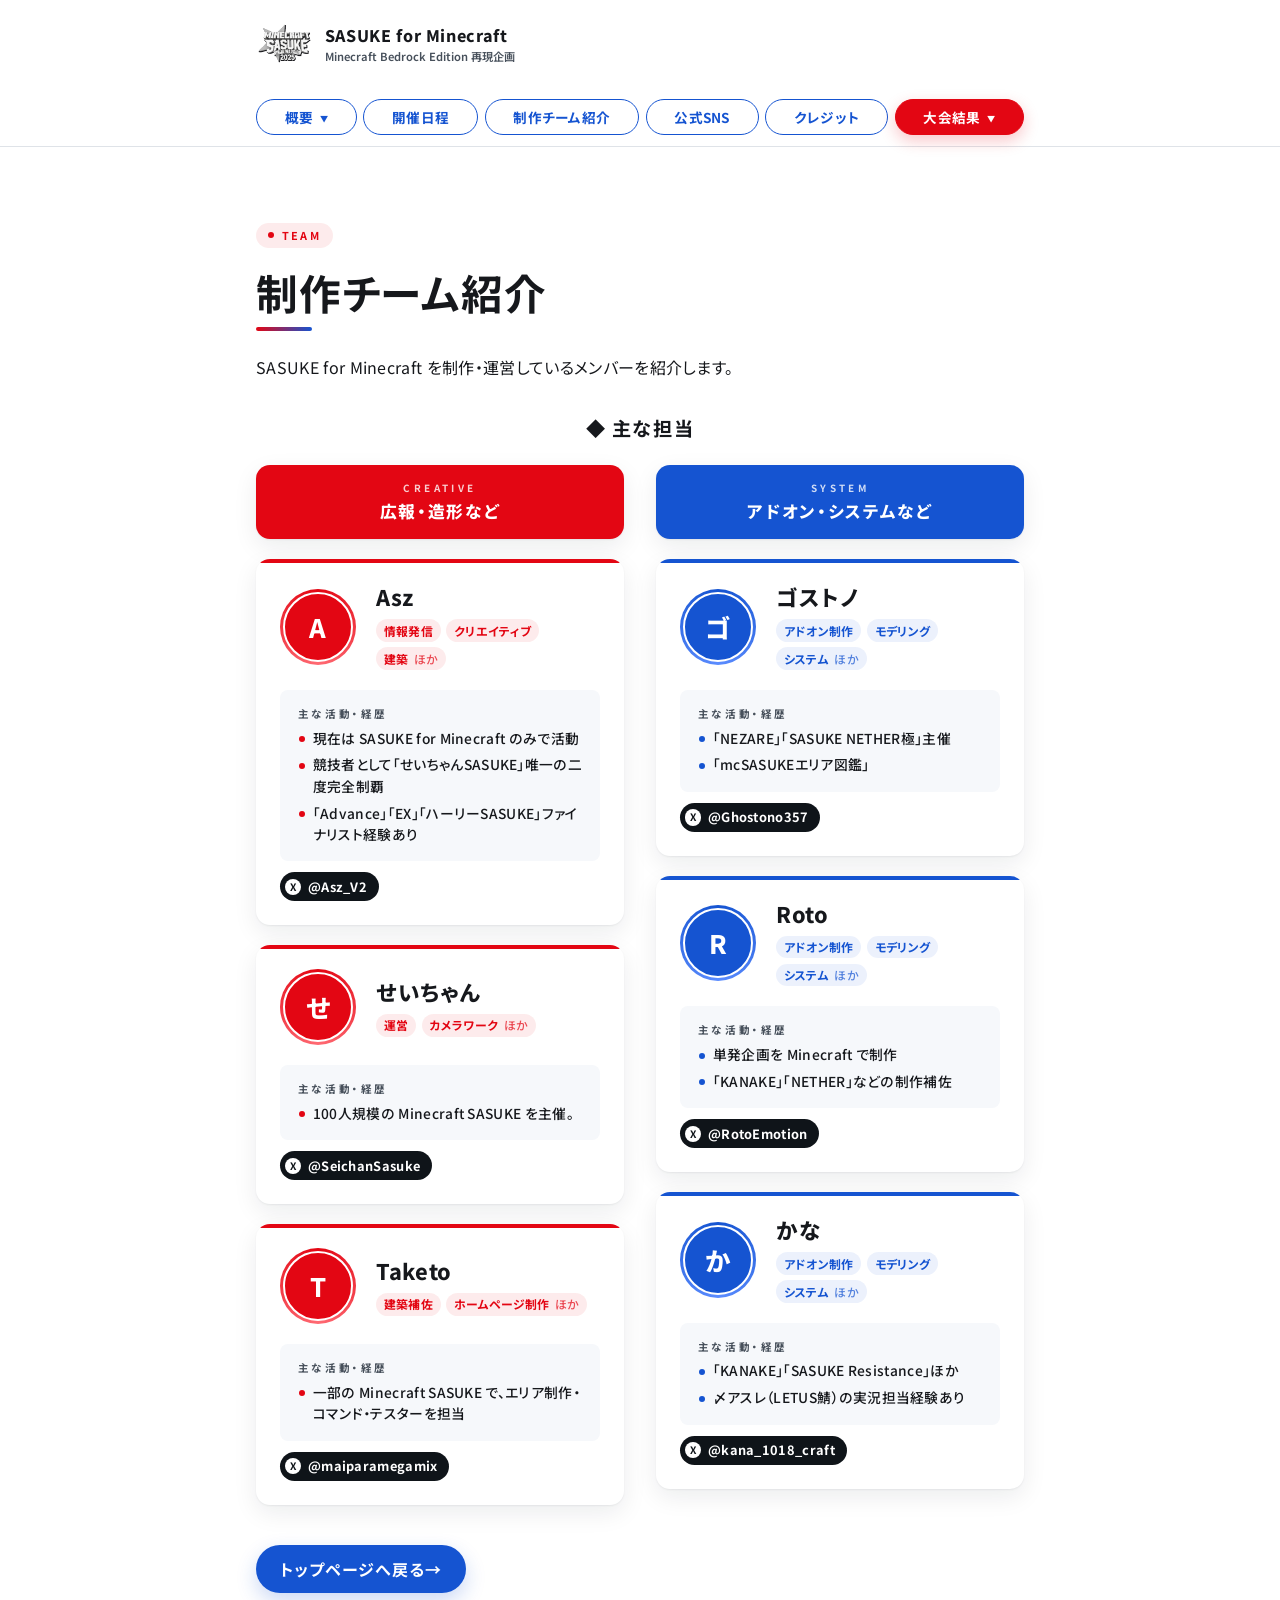
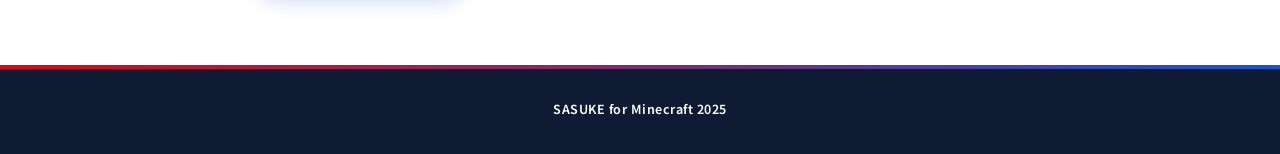
==== commit 629b4c06: "製作チーム紹介書き換え、大会結果更新。その他もろもろ" ====
--- a/admins.html
+++ b/admins.html
@@ -6,6 +6,9 @@
 <meta name="description" content="SASUKE for Minecraft の制作チームを紹介します。">
 <meta name="viewport" content="width=device-width, initial-scale=1">
 <link rel="icon" href="images/fmc-logo.png">
+<link rel="preconnect" href="https://fonts.googleapis.com">
+<link rel="preconnect" href="https://fonts.gstatic.com" crossorigin>
+<link rel="stylesheet" href="https://fonts.googleapis.com/css2?family=Noto+Sans+JP:wght@400;500;700;800&display=swap">
 <link rel="stylesheet" href="css/site.css">
 <link rel="stylesheet" href="css/modern.css">
 </head>
@@ -47,11 +50,11 @@
 <h3 class="admin-heading">◆ 主な担当</h3>
 <div class="admin-groups">
 <div class="admin-group is-red">
-<p class="admin-group-label">広報・造形など</p>
+<p class="admin-group-label"><small>CREATIVE</small>広報・造形など</p>
 <ul class="admin-list">
 <li class="admin-card">
 <!-- アイコン：images/admins/Asz_V2.jpg を置くと表示される（無いときは頭文字） -->
-<div class="admin-avatar"><div class="admin-photo" aria-hidden="true">A</div><img class="admin-icon" src="images/admins/Asz_V2.jpg" alt="" loading="lazy" onerror="this.remove()"></div>
+<div class="admin-avatar"><div class="admin-photo" aria-hidden="true">A</div><img class="admin-icon" src="https://pbs.twimg.com/profile_images/1901287462649106432/sVSWy7VS_400x400.jpg" alt="" loading="lazy" onerror="this.remove()"></div>
 <div class="admin-body">
 <h3>Asz</h3>
 <p class="admin-text">情報発信・クリエイティブ・建築 ほか</p>
@@ -66,38 +69,47 @@
 <p class="admin-x">X：<a href="https://x.com/Asz_V2" target="_blank" rel="noopener">@Asz_V2</a></p>
 </div>
 </li>
+
 <li class="admin-card">
 <!-- アイコン：images/admins/SeichanSasuke.jpg を置くと表示される（無いときは頭文字） -->
-<div class="admin-avatar"><div class="admin-photo" aria-hidden="true">せ</div><img class="admin-icon" src="images/admins/SeichanSasuke.jpg" alt="" loading="lazy" onerror="this.remove()"></div>
+<div class="admin-avatar"><div class="admin-photo" aria-hidden="true">せ</div><img class="admin-icon" src="https://pbs.twimg.com/profile_images/1377420415451062274/Wh5j2X1S_400x400.jpg" alt="" loading="lazy" onerror="this.remove()"></div>
 <div class="admin-body">
 <h3>せいちゃん</h3>
 <p class="admin-text">運営・カメラワーク ほか</p>
+<div class="admin-career">
+<p class="admin-career-label">主な活動・経歴</p>
+<ul>
+<li>100人規模の Minecraft SASUKE を主催。</li>
+</ul>
+</div>
 <p class="admin-x">X：<a href="https://x.com/SeichanSasuke" target="_blank" rel="noopener">@SeichanSasuke</a></p>
 </div>
 </li>
+
 <li class="admin-card">
 <!-- アイコン：images/admins/maiparamegamix.jpg を置くと表示される（無いときは頭文字） -->
-<div class="admin-avatar"><div class="admin-photo" aria-hidden="true">T</div><img class="admin-icon" src="images/admins/maiparamegamix.jpg" alt="" loading="lazy" onerror="this.remove()"></div>
+<div class="admin-avatar"><div class="admin-photo" aria-hidden="true">T</div><img class="admin-icon" src="https://pbs.twimg.com/profile_images/2072926452132319232/aRBUir4W_400x400.jpg" alt="" loading="lazy" onerror="this.remove()"></div>
 <div class="admin-body">
 <h3>Taketo</h3>
 <p class="admin-text">建築補佐・ホームページ制作 ほか</p>
 <div class="admin-career">
 <p class="admin-career-label">主な活動・経歴</p>
 <ul>
-<li>一部の Minecraft SASUKE 作品で、エリア制作・コマンド・テスターを担当</li>
+<li>一部の Minecraft SASUKE で、エリア制作・コマンド・テスターを担当</li>
 </ul>
 </div>
 <p class="admin-x">X：<a href="https://x.com/maiparamegamix" target="_blank" rel="noopener">@maiparamegamix</a></p>
 </div>
 </li>
+
 </ul>
 </div>
 <div class="admin-group is-blue">
-<p class="admin-group-label">アドオン・システムなど</p>
+<p class="admin-group-label"><small>SYSTEM</small>アドオン・システムなど</p>
 <ul class="admin-list">
 <li class="admin-card">
 <!-- アイコン：images/admins/Ghostono357.jpg を置くと表示される（無いときは頭文字） -->
-<div class="admin-avatar"><div class="admin-photo" aria-hidden="true">ゴ</div><img class="admin-icon" src="images/admins/Ghostono357.jpg" alt="" loading="lazy" onerror="this.remove()"></div>
+<div class="admin-avatar"><div class="admin-photo" aria-hidden="true">ゴ</div><img class="admin-icon" src="https://pbs.twimg.com/profile_images/2089693842769661952/nHX4XGv2_400x400.jpg" alt="" loading="lazy" onerror="this.remove()"></div>
 <div class="admin-body">
 <h3>ゴストノ</h3>
 <p class="admin-text">アドオン制作・モデリング・システム ほか</p>
@@ -113,7 +125,7 @@
 </li>
 <li class="admin-card">
 <!-- アイコン：images/admins/RotoEmotion.jpg を置くと表示される（無いときは頭文字） -->
-<div class="admin-avatar"><div class="admin-photo" aria-hidden="true">R</div><img class="admin-icon" src="images/admins/RotoEmotion.jpg" alt="" loading="lazy" onerror="this.remove()"></div>
+<div class="admin-avatar"><div class="admin-photo" aria-hidden="true">R</div><img class="admin-icon" src="https://pbs.twimg.com/profile_images/2008932760900280320/Jrr859KV_400x400.jpg" alt="" loading="lazy" onerror="this.remove()"></div>
 <div class="admin-body">
 <h3>Roto</h3>
 <p class="admin-text">アドオン制作・モデリング・システム ほか</p>
@@ -129,7 +141,7 @@
 </li>
 <li class="admin-card">
 <!-- アイコン：images/admins/kana_1018_craft.jpg を置くと表示される（無いときは頭文字） -->
-<div class="admin-avatar"><div class="admin-photo" aria-hidden="true">か</div><img class="admin-icon" src="images/admins/kana_1018_craft.jpg" alt="" loading="lazy" onerror="this.remove()"></div>
+<div class="admin-avatar"><div class="admin-photo" aria-hidden="true">か</div><img class="admin-icon" src="https://pbs.twimg.com/profile_images/1846750678284488706/aa-PfOSL_400x400.jpg" alt="" loading="lazy" onerror="this.remove()"></div>
 <div class="admin-body">
 <h3>かな</h3>
 <p class="admin-text">アドオン制作・モデリング・システム ほか</p>
@@ -154,6 +166,7 @@
 <footer class="site-footer wrap"><p>SASUKE for Minecraft 2025</p></footer>
 
 <script src="js/flags.js"></script>
+<script src="js/admins.js"></script>
 <script src="js/modern.js"></script>
 </body>
 </html>
--- a/css/site.css
+++ b/css/site.css
@@ -501,3 +501,28 @@
 .admin-avatar .admin-photo {width: 100%; height: 100%; border-radius: 50%;}
 .admin-icon {position: absolute; inset: 0; width: 100%; height: 100%; object-fit: cover; border-radius: 50%; background: var(--bg);}
 @media screen and (max-width: 800px) {.admin-avatar {width: 72px; height: 72px;}}
+
+/* エリア紹介：動画で見る（ページ内に埋め込み） */
+.area-mode.is-active.is-red {background: var(--main); color: #fff;}
+.area-mode.is-active.is-blue {background: var(--sub); color: #fff;}
+.area-view[hidden] {display: none;}
+.area-video {margin-bottom: 2rem; scroll-margin-top: 5rem;}
+.area-video-title {margin: 0 0 .7rem !important; padding-left: .7rem; border-left: 4px solid var(--sub); font-size: 1.1rem; font-weight: 800;}
+.area-video-frame {position: relative; aspect-ratio: 16 / 9; background: #000; border-radius: var(--radius, 8px); overflow: hidden; box-shadow: 0 8px 24px rgba(16,24,40,.12);}
+.area-video-frame iframe {position: absolute; inset: 0; width: 100%; height: 100%; border: 0;}
+.area-video-link {display: inline-block; margin-top: .6rem; color: var(--muted); font-size: .8rem; font-weight: 600;}
+.area-modes {scroll-margin-top: 5rem;}
+
+/* 予選会の競技説明（stages.csv の改行を反映・続きは「詳しく見る」） */
+.event-text {white-space: pre-line;}
+.event-more {margin-top: .5rem;}
+.event-more summary {display: inline-block; color: var(--sub); font-size: .82rem; font-weight: 700; cursor: pointer; list-style: none;}
+.event-more summary::-webkit-details-marker {display: none;}
+.event-more summary::after {content: " ▼"; font-size: .7em;}
+.event-more[open] summary::after {content: " ▲";}
+.event-more .event-text {margin-top: .5rem !important; font-size: .85rem; line-height: 1.75;}
+
+/* 結果一覧：予選会結果（赤）・本選結果（青）のボタン */
+.result-links {display: flex; flex-wrap: wrap; gap: .8rem; margin-top: 1.5rem;}
+.result-links .button {margin-top: 0; min-width: 13rem; text-align: center;}
+@media screen and (max-width: 500px) {.result-links .button {flex: 1 1 100%;}}
--- a/css/modern.css
+++ b/css/modern.css
@@ -138,3 +138,125 @@
 	.js-anim .reveal {opacity: 1; translate: none; transition: none;}
 	* {transition-duration: .01ms !important;}
 }
+
+/* ============================================================
+   文字と余白の微調整（2026-10-19）
+   ・書体：Noto Sans JP（Google Fonts）で端末による見え方の差をなくす
+   ・余白の基準：その部分の文字サイズの約1.5倍（1.45～1.55倍）
+     行間 1.5 前後／段落・項目どうしの間隔 1.5em／上下の内側余白の合計 1.5em
+   ============================================================ */
+:root {
+	--font: "Noto Sans JP", "Hiragino Kaku Gothic ProN", "Hiragino Sans", "Yu Gothic", "Meiryo", sans-serif;
+	--gap: 1.5em;
+}
+body {font-family: var(--font); font-weight: 400; line-height: 1.55; font-feature-settings: "palt"; letter-spacing: .02em;}
+p, li, td, th, dd {line-height: 1.55; text-wrap: pretty;}
+h1, h2, h3, h4 {line-height: 1.3; text-wrap: balance;}
+
+/* セクション：上下の余白を詰める（大きすぎた分） */
+.section {padding-top: 4.5rem; padding-bottom: 4.5rem;}
+.section h2 {margin-bottom: 1.5rem;}                         /* 見出し → 本文：本文16px×1.5 */
+.section h2::after {margin-top: .5rem;}
+.section-label {margin-bottom: .5rem;}
+.section p + p {margin-top: var(--gap);}
+.lead {max-width: 60em;}                                  /* 1行に収まる短い文が途中で折り返さない幅 */
+.sub-head {margin: var(--gap) 0 .75em; font-size: 1.15rem;}
+.sub-head.first {margin-top: 0;}
+
+/* カード：内側の余白を文字サイズの1.5倍に */
+.about-items {gap: 1.5rem; margin-top: 2.25rem;}
+.about-item {padding: 1.5em;}
+.about-item h3 {margin-bottom: .75em;}
+.about-item p + p {margin-top: 1em;}
+.event-list {gap: 1.5rem; margin-top: 1.5rem;}
+.event-body {padding-top: 1.5em; padding-bottom: 1.5em; padding-right: 1.5em;}
+.event-list h4 {margin-bottom: .75em;}
+.sns-grid {gap: 1.5rem; margin-top: 1.5rem;}
+.sns-box {padding: 1.5em;}
+.sns-box p {min-height: 0; margin-bottom: 1em;}
+.admin-list {gap: 1.5rem;}
+.admin-card {padding: 1.5em; gap: 1.5em;}
+.admin-career {padding: .75em 1em;}
+.admin-career li + li {margin-top: .25em;}
+.admin-x {margin-top: .75em !important;}
+
+/* 表：上下の余白の合計を1.5emに */
+.info th, .info td {padding: .75em 1em;}
+.pack-table th, .pack-table td {padding: .75em 1em;}
+.notes li + li {margin-top: .5em;}
+.info-note, .video-note {margin-top: .75em !important; line-height: 1.5;}
+
+/* ボタン・タブ */
+.button {padding: .75em 1.5em; line-height: 1.5;}
+.result-links, .area-modes {gap: 1em;}
+.jump a {padding: .5em 1.1em; line-height: 1.5;}
+
+/* 結果・エリア紹介 */
+.honsen-row {padding: 1.5rem 0; gap: 1.5rem;}
+.honsen-result {padding: .75em 1em;}
+.area-item {margin-bottom: 2.25rem;}
+.area-item-head {margin-bottom: .75em;}
+.area-item-text {line-height: 1.6;}
+.area-intro {padding: 1.5em; margin-bottom: 2.25rem;}
+.rate-row {padding: .75em 0;}
+.hs-block {margin-bottom: 2.25rem;}
+
+@media screen and (max-width: 800px) {
+	.section {padding-top: 3rem; padding-bottom: 3rem;}
+	.about-item, .sns-box, .admin-card, .area-intro {padding: 1.25em;}
+	.event-body {padding: 1em 1.25em 1.25em;}
+}
+.area-item-text + .area-item-text, .event-more .event-text + .event-text {margin-top: .75em !important;}
+.event-more .event-text {margin-top: .75em !important;}
+
+/* ============================================================
+   制作チーム紹介：スタイリッシュな運営カード（配色・2列構成はそのまま）
+   ============================================================ */
+.admin-heading {margin: 2.25rem 0 1.5rem; font-size: 1.2rem; letter-spacing: .08em;}
+.admin-groups {gap: 2rem;}
+/* グループ見出し：英字の小見出し＋日本語 */
+.admin-group-label {display: flex; flex-direction: column; align-items: center; gap: .15em; padding: .9em 1em; border-radius: var(--radius); font-size: 1.05rem; letter-spacing: .1em; box-shadow: var(--shadow);}
+.admin-group-label small {font-size: .62rem; font-weight: 700; letter-spacing: .35em; opacity: .8;}
+.admin-group .admin-list {gap: 1.25rem; margin-top: 1.25rem;}
+/* カード：上端に色の帯、左にアイコン、右に名前・担当 */
+.admin-card {position: relative; display: grid; grid-template-columns: 76px minmax(0, 1fr); align-items: start; gap: 1.25em; padding: 1.5em; border-top: 0; border-radius: var(--radius); background: #fff; overflow: hidden;}
+.admin-card::before {content: ""; position: absolute; inset: 0 0 auto; height: 4px; background: var(--main);}
+.admin-group.is-blue .admin-card::before {background: var(--sub);}
+.admin-avatar {width: 76px; height: 76px; border-radius: 50%; padding: 3px; background: conic-gradient(var(--main), #ff6a73, var(--main));}
+.admin-group.is-blue .admin-avatar {background: conic-gradient(var(--sub), #5b8cff, var(--sub));}
+.admin-avatar .admin-photo, .admin-icon {inset: 3px; width: calc(100% - 6px); height: calc(100% - 6px); border: 2px solid #fff; border-radius: 50%; font-size: 1.6rem;}
+.admin-avatar .admin-photo {position: absolute;}
+.admin-body {min-width: 0;}
+.admin-body h3 {margin: .1em 0 .5em; font-size: 1.35rem; font-weight: 800; letter-spacing: .03em; line-height: 1.3; overflow-wrap: anywhere;}
+/* 担当タグ */
+.admin-tags {display: flex; flex-wrap: wrap; gap: .35em; margin: 0 0 .25em; padding: 0; list-style: none;}
+.admin-tags li {padding: .2em .65em; border-radius: 999px; background: rgba(227,6,19,.08); color: var(--main); font-size: .74rem; font-weight: 700; line-height: 1.5; white-space: nowrap;}
+.admin-group.is-blue .admin-tags li {background: rgba(21,84,209,.08); color: var(--sub);}
+.admin-tags li.is-etc {background: transparent; color: var(--muted); padding-left: .2em; padding-right: .2em;}
+/* 主な活動・経歴：カード全幅で、点で区切る一覧 */
+.admin-career {grid-column: 1 / -1; margin: .25em 0 0; padding: 1em 1.1em; border: 0; border-left: 0 !important; border-radius: var(--radius-s); background: #f6f8fb;}
+.admin-career-label {margin: 0 0 .5em !important; color: var(--muted); font-size: .66rem; letter-spacing: .25em;}
+.admin-career ul {margin: 0; padding: 0; list-style: none; font-size: .86rem; line-height: 1.55;}
+.admin-career li {position: relative; padding-left: 1.1em; overflow-wrap: anywhere;}
+.admin-career li::before {content: ""; position: absolute; left: .1em; top: .62em; width: 6px; height: 6px; border-radius: 50%; background: var(--main);}
+.admin-group.is-blue .admin-career li::before {background: var(--sub);}
+.admin-career li + li {margin-top: .4em;}
+/* カードの中の配置：経歴は下段に全幅で置く */
+.admin-card > .admin-body {display: contents;}
+.admin-card > .admin-body > h3, .admin-card > .admin-body > .admin-tags {grid-column: 2;}
+.admin-card {row-gap: .5em;}
+.admin-card > .admin-avatar {grid-row: 1 / span 2; align-self: center;}
+.admin-card > .admin-body > h3 {grid-row: 1; align-self: end; margin: 0;}
+.admin-card > .admin-body > .admin-tags {grid-row: 2; align-self: start; margin: 0;}
+.admin-card > .admin-body > .admin-career {margin-top: .75em;}
+.admin-card > .admin-body > .admin-x {grid-column: 1 / -1;}
+/* X のリンク */
+.admin-x {margin: .25em 0 0 !important;}
+.admin-x-link {display: inline-flex; align-items: center; gap: .5em; padding: .35em .9em .35em .4em; border-radius: 999px; background: #0f1419; color: #fff; font-size: .8rem; font-weight: 700; text-decoration: none; max-width: 100%; overflow: hidden; text-overflow: ellipsis; white-space: nowrap; transition: transform .25s var(--ease), background .25s;}
+.admin-x-link b {display: grid; place-items: center; width: 1.6em; height: 1.6em; border-radius: 50%; background: #fff; color: #0f1419; font-size: .8em;}
+.admin-x-link:hover, .admin-x-link:focus-visible {transform: translateY(-1px); background: #2b3138; color: #fff;}
+@media screen and (max-width: 800px) {
+	.admin-card {grid-template-columns: 64px minmax(0, 1fr); padding: 1.25em;}
+	.admin-avatar {width: 64px; height: 64px;}
+}
+.admin-tags-etc {margin-left: .45em; font-weight: 500; opacity: .7;}
